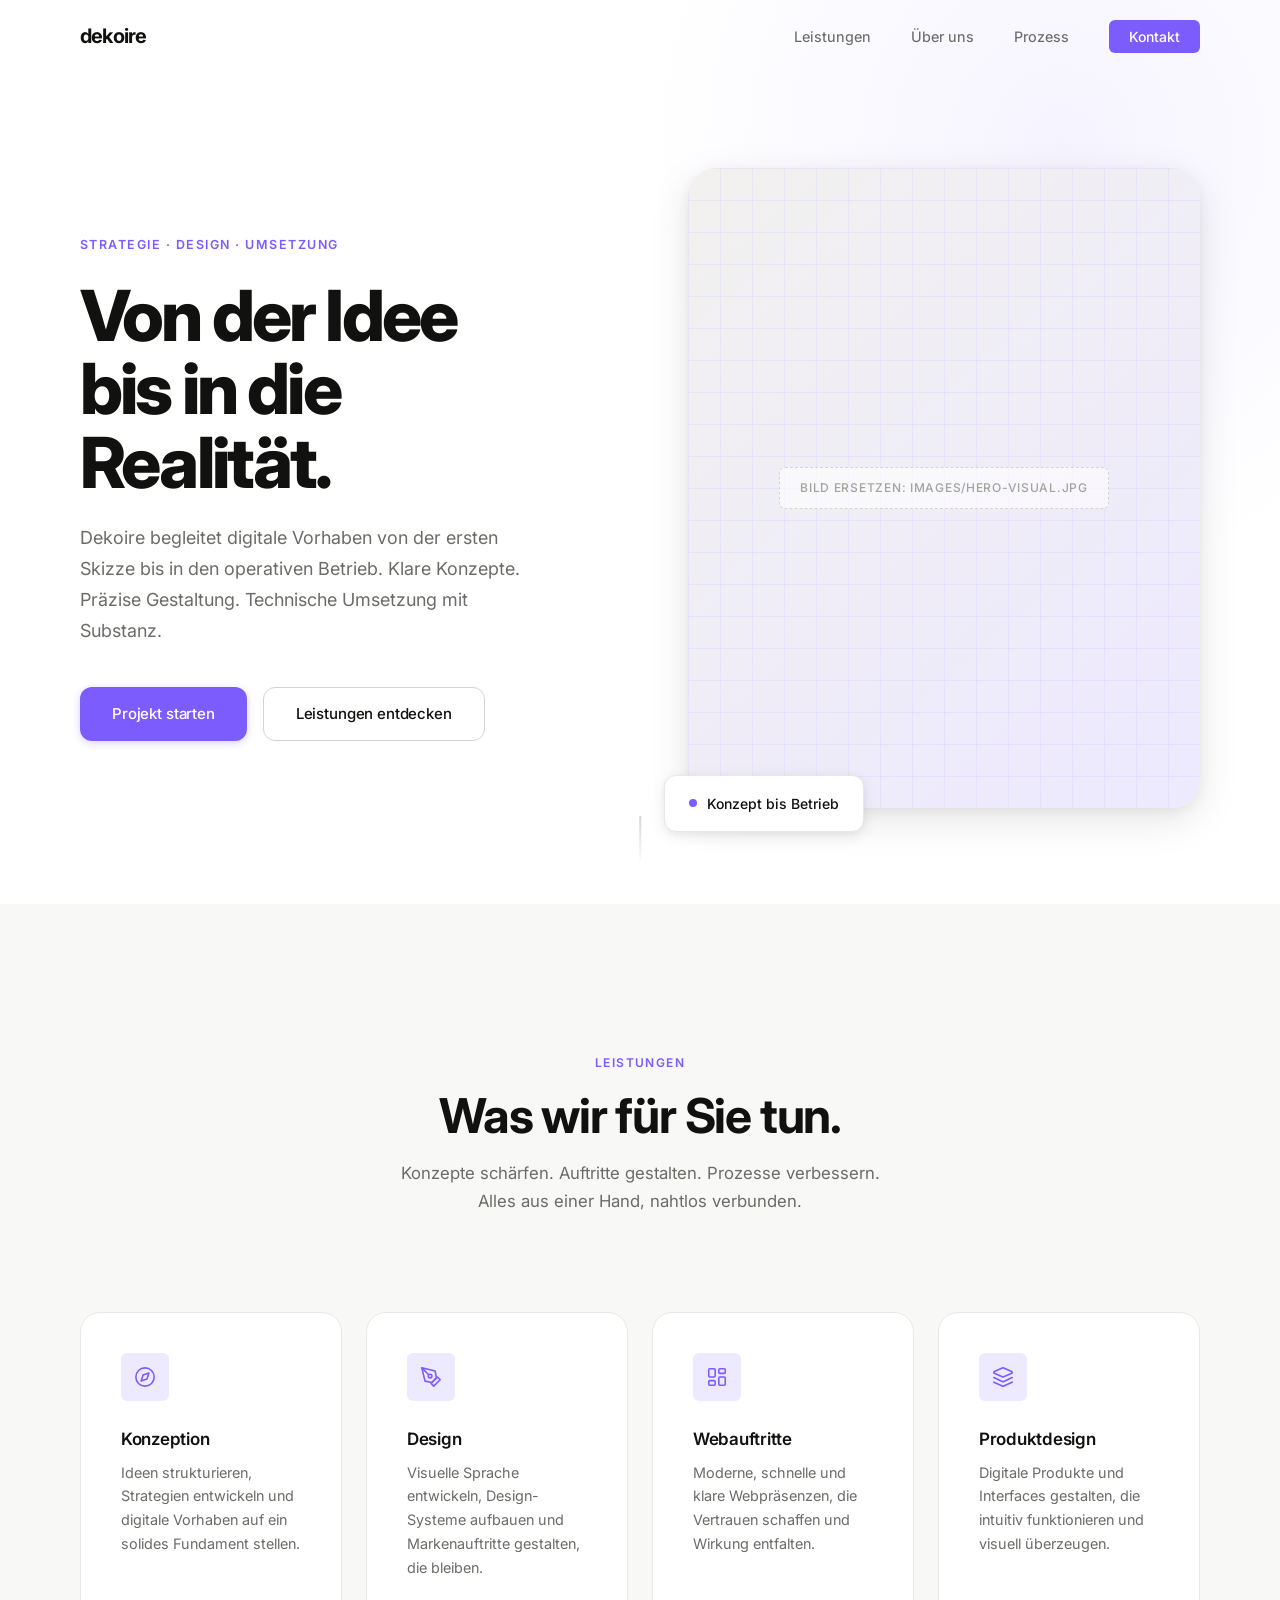
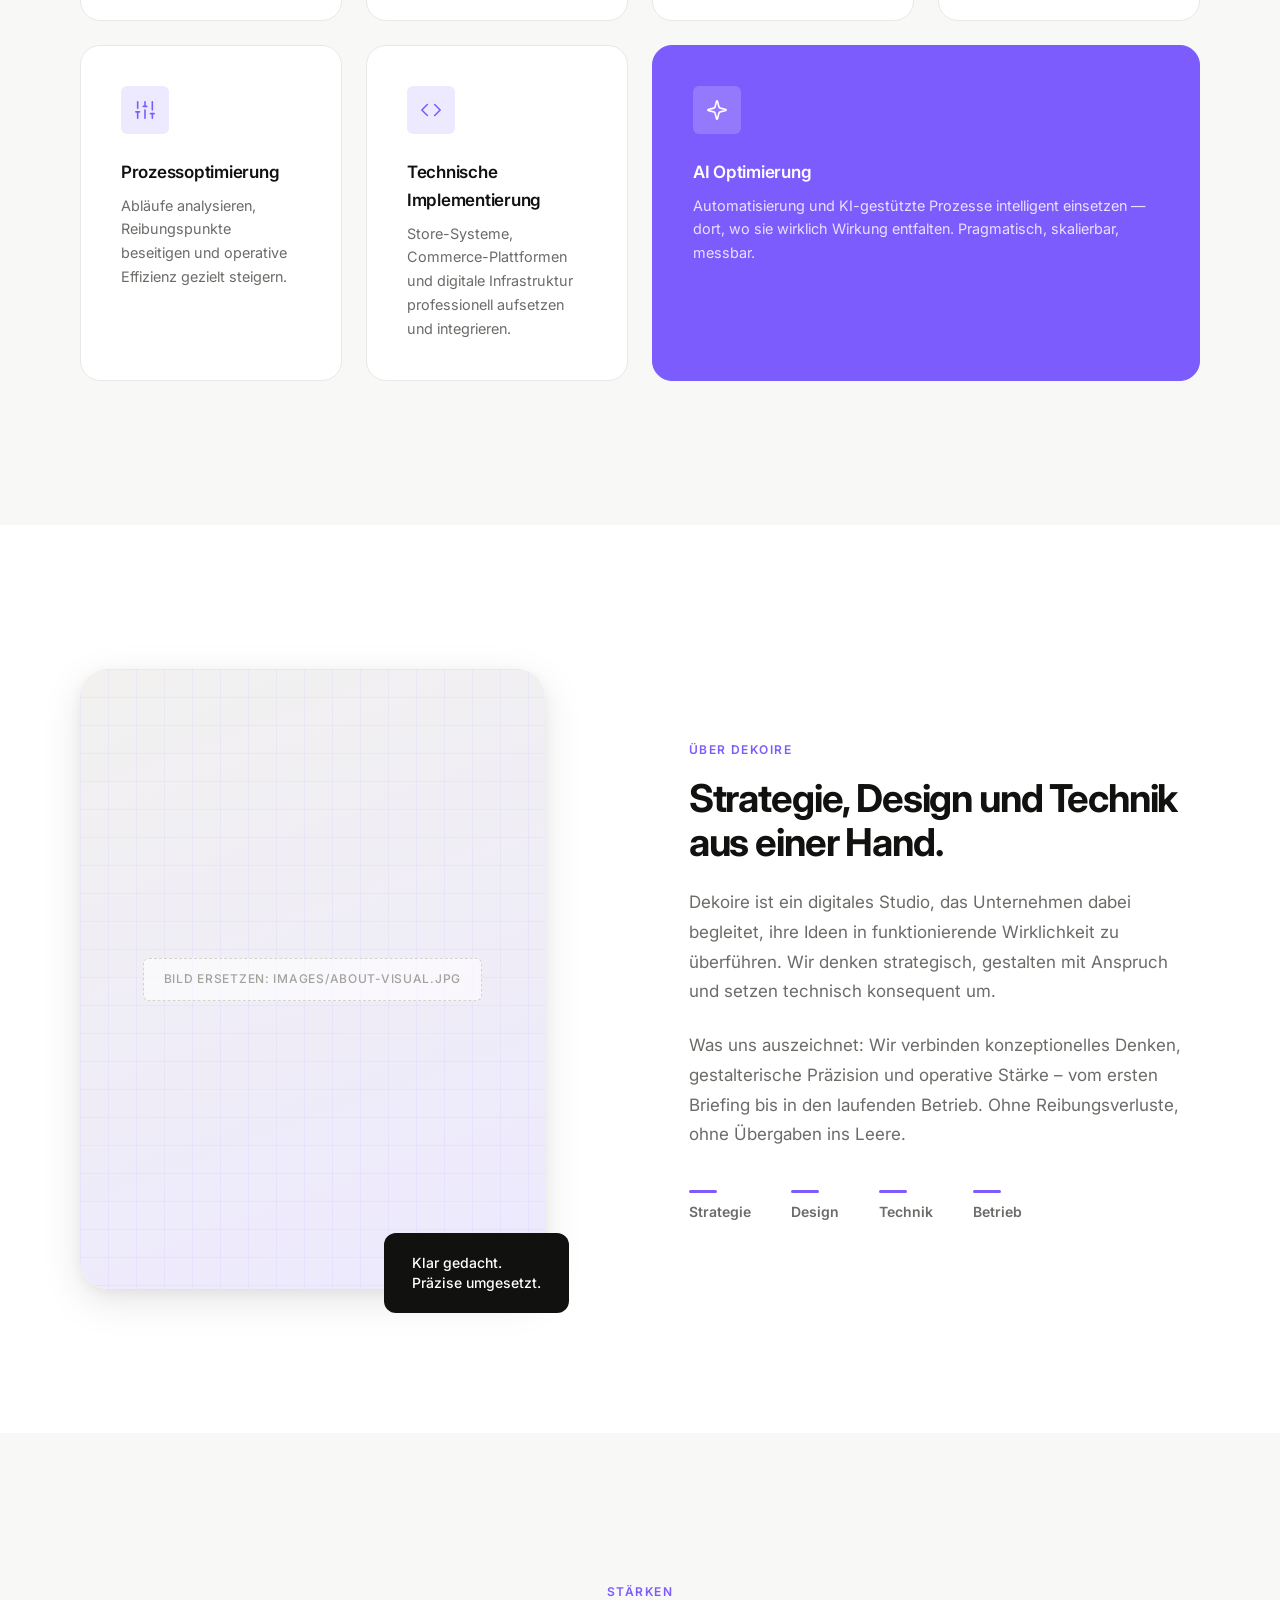
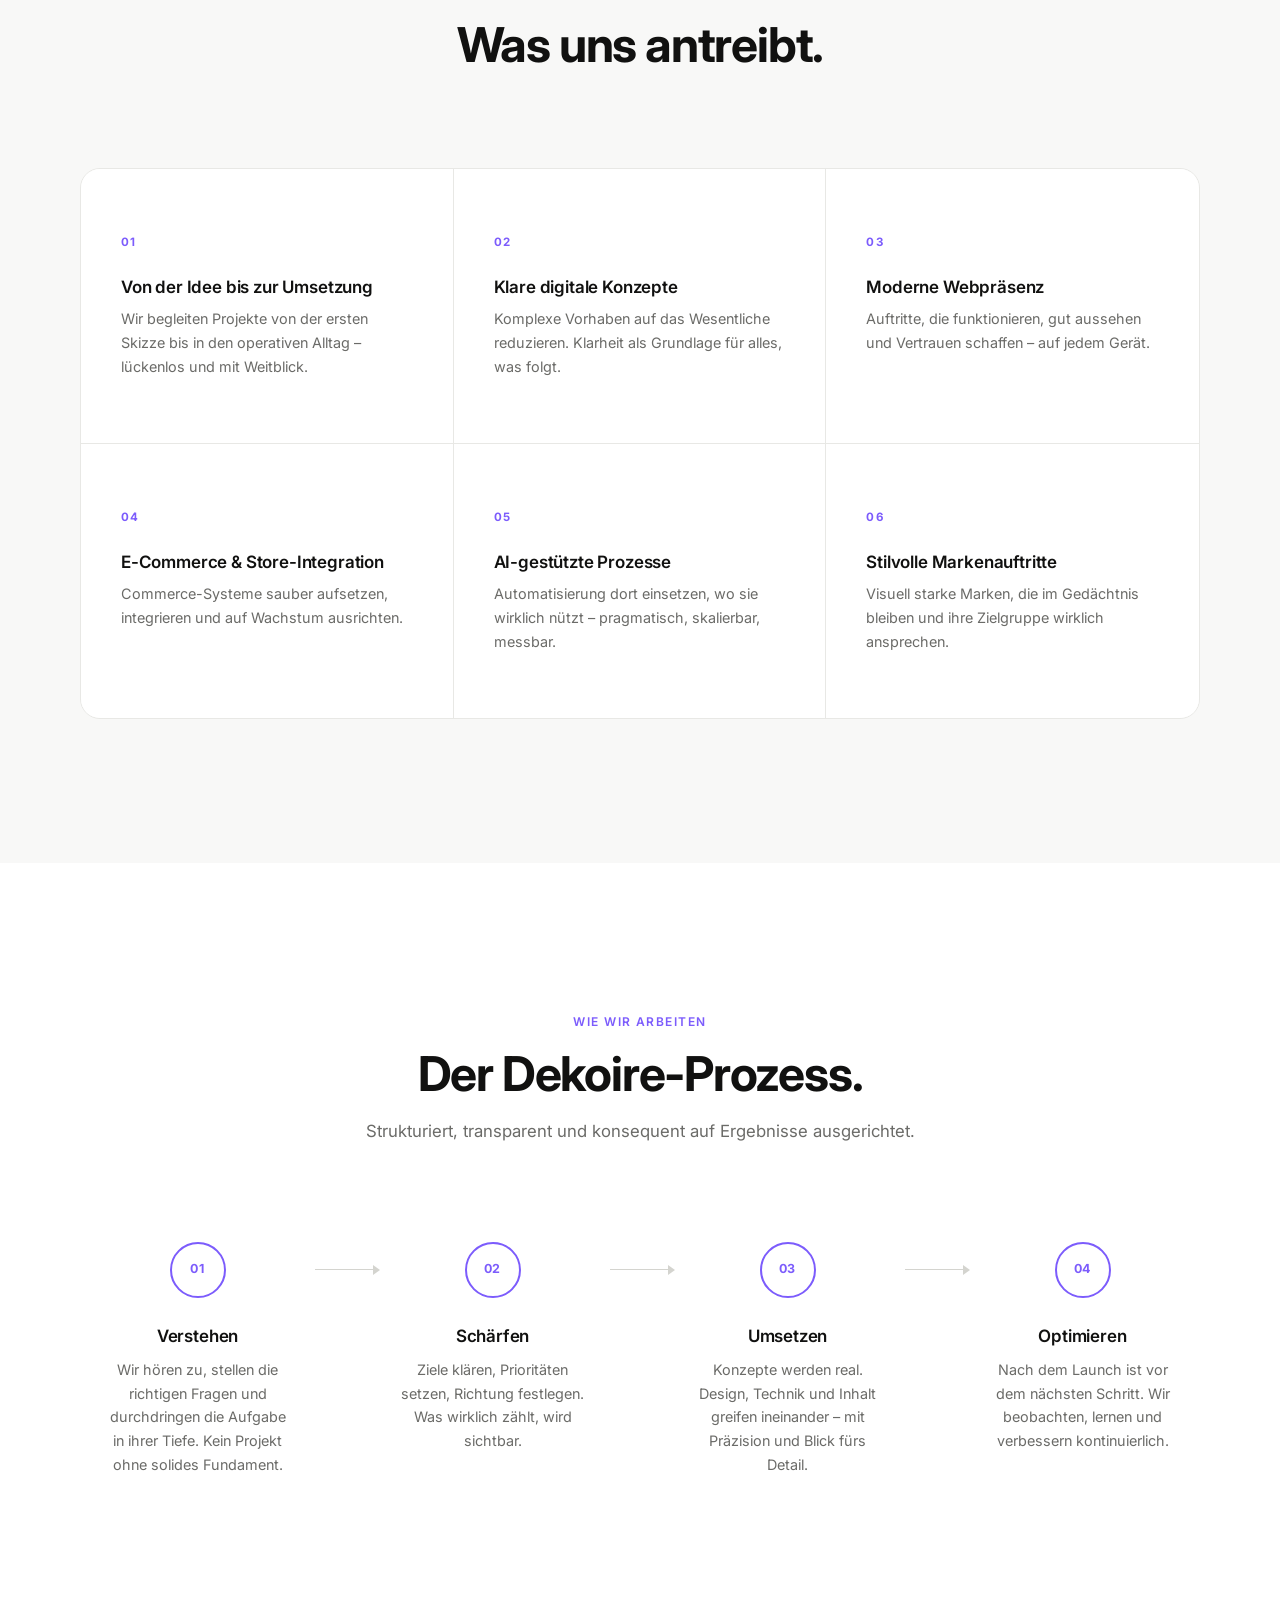
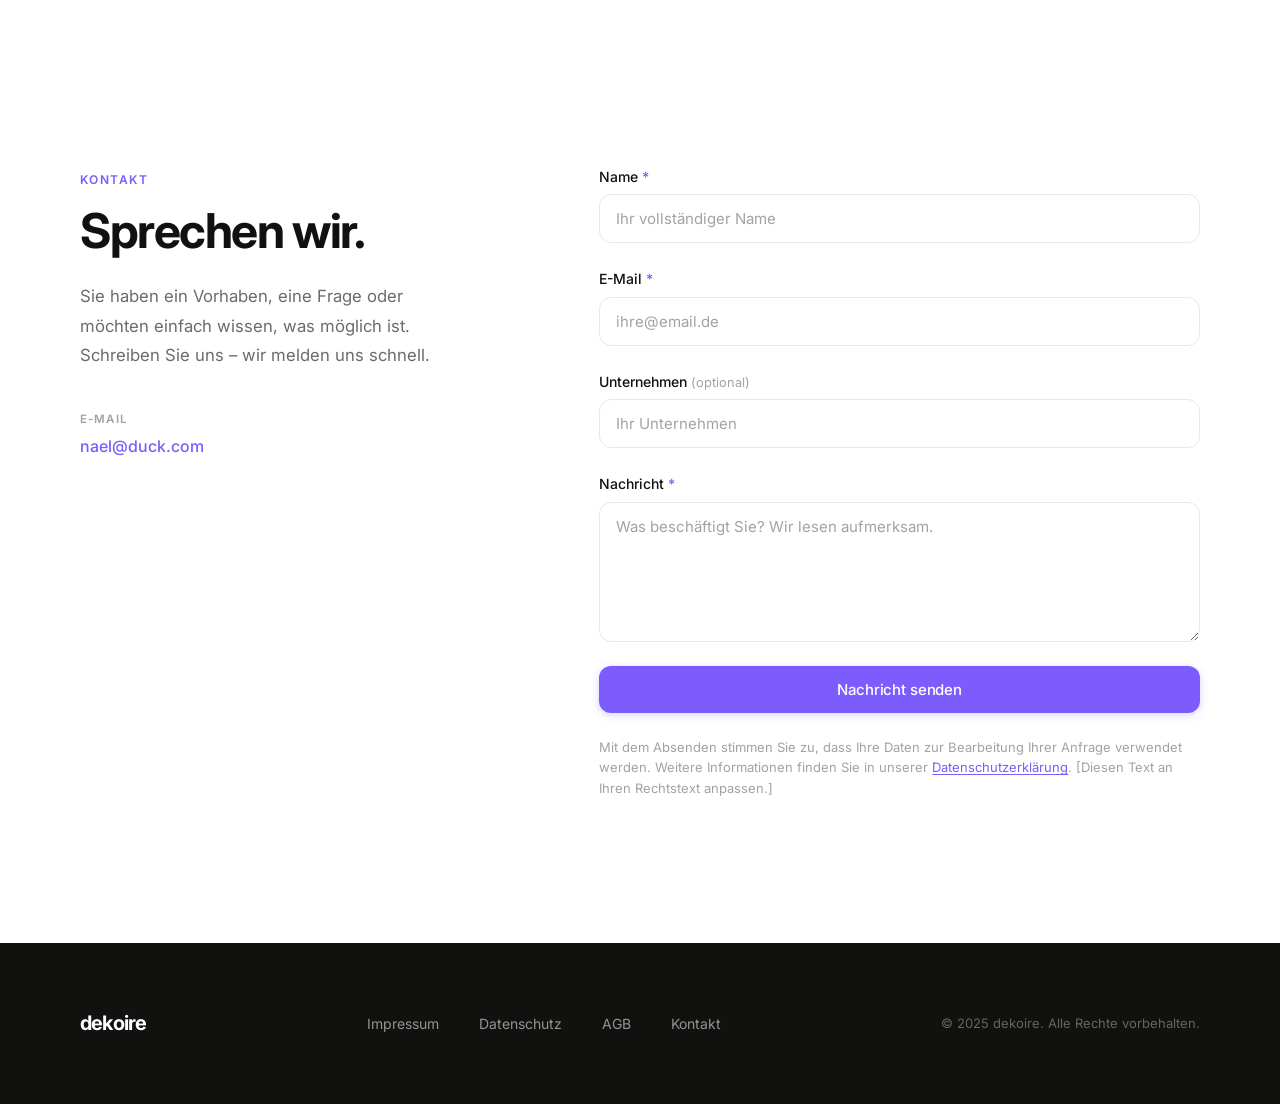
==== index.html @ 461c2652 "Add complete dekoire.com website with PHP contact form - index.html: all 8 sections (nav, hero, serv" ====
<!DOCTYPE html>
<html lang="de">
<head>
  <meta charset="UTF-8">
  <meta name="viewport" content="width=device-width, initial-scale=1.0">
  <meta name="description" content="Dekoire – Von der Idee bis in die Umsetzung. Konzept, Design, Webauftritt und technische Implementierung aus einer Hand.">
  <title>Dekoire – Digitale Lösungen mit Anspruch</title>

  <!-- Google Fonts – remove or swap if you prefer a different font -->
  <link rel="preconnect" href="https://fonts.googleapis.com">
  <link rel="preconnect" href="https://fonts.gstatic.com" crossorigin>
  <link href="https://fonts.googleapis.com/css2?family=Inter:wght@300;400;500;600;700;800&display=swap" rel="stylesheet">

  <link rel="stylesheet" href="style.css">
</head>
<body>

<!-- ============================================================
     NAVIGATION
     Edit: logo text, section links
============================================================ -->
<nav class="nav" id="nav">
  <div class="nav__inner">
    <!-- Edit: change "dekoire" to your preferred logo text -->
    <a href="index.html" class="nav__logo">dekoire</a>

    <button class="nav__toggle" id="navToggle" aria-label="Menü öffnen" aria-expanded="false">
      <span></span><span></span><span></span>
    </button>

    <ul class="nav__links" id="navLinks">
      <li><a href="#leistungen">Leistungen</a></li>
      <li><a href="#about">Über uns</a></li>
      <li><a href="#prozess">Prozess</a></li>
      <li><a href="#kontakt" class="nav__cta">Kontakt</a></li>
    </ul>
  </div>
</nav>


<!-- ============================================================
     HERO
     Edit: headline, subheadline, CTA button links
     REPLACE IMAGE: put your photo at images/hero-visual.jpg
     Recommended: portrait-format editorial photo (e.g. 900×1100px)
============================================================ -->
<section class="hero" id="hero">
  <div class="hero__content">

    <div class="hero__text">
      <!-- Edit: eyebrow tagline -->
      <p class="hero__eyebrow">Strategie · Design · Umsetzung</p>

      <!-- Edit: main headline -->
      <h1 class="hero__headline">Von der Idee<br>bis in die Realität.</h1>

      <!-- Edit: subheadline -->
      <p class="hero__sub">Dekoire begleitet digitale Vorhaben von der ersten Skizze bis in den operativen Betrieb. Klare Konzepte. Präzise Gestaltung. Technische Umsetzung mit Substanz.</p>

      <div class="hero__actions">
        <!-- Edit: CTA button destinations -->
        <a href="#kontakt" class="btn btn--primary">Projekt starten</a>
        <a href="#leistungen" class="btn btn--ghost">Leistungen entdecken</a>
      </div>
    </div>

    <div class="hero__visual">
      <div class="hero__img-wrap">
        <!-- REPLACE IMAGE: swap src below with your own image file -->
        <img
          src="images/hero-visual.jpg"
          alt="Dekoire – Digitales Studio"
          class="hero__img"
          onerror="this.style.display='none'"
        >
        <!-- Shown when no image is present -->
        <div class="hero__img-hint" aria-hidden="true">
          <span>Bild ersetzen: images/hero-visual.jpg</span>
        </div>
      </div>

      <div class="hero__badge">
        <span class="hero__badge-dot"></span>
        Konzept bis Betrieb
      </div>
    </div>

  </div>
  <div class="hero__scroll-indicator" aria-hidden="true"><span></span></div>
</section>


<!-- ============================================================
     SERVICES
     Edit: card titles and descriptions
============================================================ -->
<section class="section services" id="leistungen">
  <div class="container">
    <div class="section__header">
      <p class="section__label">Leistungen</p>
      <h2 class="section__title">Was wir für Sie tun.</h2>
      <p class="section__sub">Konzepte schärfen. Auftritte gestalten. Prozesse verbessern.<br>Alles aus einer Hand, nahtlos verbunden.</p>
    </div>

    <div class="services__grid">

      <!-- Card 1: Konzeption -->
      <div class="service-card">
        <div class="service-card__icon" aria-hidden="true">
          <svg xmlns="http://www.w3.org/2000/svg" width="22" height="22" viewBox="0 0 24 24" fill="none" stroke="currentColor" stroke-width="1.75" stroke-linecap="round" stroke-linejoin="round">
            <circle cx="12" cy="12" r="10"/>
            <polygon points="16.24 7.76 14.12 14.12 7.76 16.24 9.88 9.88 16.24 7.76"/>
          </svg>
        </div>
        <h3 class="service-card__title">Konzeption</h3>
        <p class="service-card__desc">Ideen strukturieren, Strategien entwickeln und digitale Vorhaben auf ein solides Fundament stellen.</p>
      </div>

      <!-- Card 2: Design -->
      <div class="service-card">
        <div class="service-card__icon" aria-hidden="true">
          <svg xmlns="http://www.w3.org/2000/svg" width="22" height="22" viewBox="0 0 24 24" fill="none" stroke="currentColor" stroke-width="1.75" stroke-linecap="round" stroke-linejoin="round">
            <path d="m12 19 7-7 3 3-7 7-3-3z"/>
            <path d="m18 13-1.5-7.5L2 2l3.5 14.5L13 18l5-5z"/>
            <path d="m2 2 7.586 7.586"/>
            <circle cx="11" cy="11" r="2"/>
          </svg>
        </div>
        <h3 class="service-card__title">Design</h3>
        <p class="service-card__desc">Visuelle Sprache entwickeln, Design-Systeme aufbauen und Markenauftritte gestalten, die bleiben.</p>
      </div>

      <!-- Card 3: Webauftritte -->
      <div class="service-card">
        <div class="service-card__icon" aria-hidden="true">
          <svg xmlns="http://www.w3.org/2000/svg" width="22" height="22" viewBox="0 0 24 24" fill="none" stroke="currentColor" stroke-width="1.75" stroke-linecap="round" stroke-linejoin="round">
            <rect width="7" height="9" x="3" y="3" rx="1"/>
            <rect width="7" height="5" x="14" y="3" rx="1"/>
            <rect width="7" height="9" x="14" y="12" rx="1"/>
            <rect width="7" height="5" x="3" y="16" rx="1"/>
          </svg>
        </div>
        <h3 class="service-card__title">Webauftritte</h3>
        <p class="service-card__desc">Moderne, schnelle und klare Webpräsenzen, die Vertrauen schaffen und Wirkung entfalten.</p>
      </div>

      <!-- Card 4: Produktdesign -->
      <div class="service-card">
        <div class="service-card__icon" aria-hidden="true">
          <svg xmlns="http://www.w3.org/2000/svg" width="22" height="22" viewBox="0 0 24 24" fill="none" stroke="currentColor" stroke-width="1.75" stroke-linecap="round" stroke-linejoin="round">
            <path d="m12.83 2.18a2 2 0 0 0-1.66 0L2.6 6.08a1 1 0 0 0 0 1.83l8.58 3.91a2 2 0 0 0 1.66 0l8.58-3.9a1 1 0 0 0 0-1.83Z"/>
            <path d="m22 17.65-9.17 4.16a2 2 0 0 1-1.66 0L2 17.65"/>
            <path d="m22 12.65-9.17 4.16a2 2 0 0 1-1.66 0L2 12.65"/>
          </svg>
        </div>
        <h3 class="service-card__title">Produktdesign</h3>
        <p class="service-card__desc">Digitale Produkte und Interfaces gestalten, die intuitiv funktionieren und visuell überzeugen.</p>
      </div>

      <!-- Card 5: Prozessoptimierung -->
      <div class="service-card">
        <div class="service-card__icon" aria-hidden="true">
          <svg xmlns="http://www.w3.org/2000/svg" width="22" height="22" viewBox="0 0 24 24" fill="none" stroke="currentColor" stroke-width="1.75" stroke-linecap="round" stroke-linejoin="round">
            <line x1="4" x2="4" y1="21" y2="14"/><line x1="4" x2="4" y1="10" y2="3"/>
            <line x1="12" x2="12" y1="21" y2="12"/><line x1="12" x2="12" y1="8" y2="3"/>
            <line x1="20" x2="20" y1="21" y2="16"/><line x1="20" x2="20" y1="12" y2="3"/>
            <line x1="2" x2="6" y1="14" y2="14"/><line x1="10" x2="14" y1="8" y2="8"/>
            <line x1="18" x2="22" y1="16" y2="16"/>
          </svg>
        </div>
        <h3 class="service-card__title">Prozessoptimierung</h3>
        <p class="service-card__desc">Abläufe analysieren, Reibungspunkte beseitigen und operative Effizienz gezielt steigern.</p>
      </div>

      <!-- Card 6: Technische Implementierung -->
      <div class="service-card">
        <div class="service-card__icon" aria-hidden="true">
          <svg xmlns="http://www.w3.org/2000/svg" width="22" height="22" viewBox="0 0 24 24" fill="none" stroke="currentColor" stroke-width="1.75" stroke-linecap="round" stroke-linejoin="round">
            <polyline points="16 18 22 12 16 6"/>
            <polyline points="8 6 2 12 8 18"/>
          </svg>
        </div>
        <h3 class="service-card__title">Technische Implementierung</h3>
        <p class="service-card__desc">Store-Systeme, Commerce-Plattformen und digitale Infrastruktur professionell aufsetzen und integrieren.</p>
      </div>

      <!-- Card 7: AI Optimierung – spans 2 columns, highlighted in accent color -->
      <div class="service-card service-card--accent">
        <div class="service-card__icon" aria-hidden="true">
          <svg xmlns="http://www.w3.org/2000/svg" width="22" height="22" viewBox="0 0 24 24" fill="none" stroke="currentColor" stroke-width="1.75" stroke-linecap="round" stroke-linejoin="round">
            <path d="M9.937 15.5A2 2 0 0 0 8.5 14.063l-6.135-1.582a.5.5 0 0 1 0-.962L8.5 9.936A2 2 0 0 0 9.937 8.5l1.582-6.135a.5.5 0 0 1 .963 0L14.063 8.5A2 2 0 0 0 15.5 9.937l6.135 1.581a.5.5 0 0 1 0 .964L15.5 14.063a2 2 0 0 0-1.437 1.437l-1.582 6.135a.5.5 0 0 1-.963 0z"/>
          </svg>
        </div>
        <h3 class="service-card__title">AI Optimierung</h3>
        <p class="service-card__desc">Automatisierung und KI-gestützte Prozesse intelligent einsetzen — dort, wo sie wirklich Wirkung entfalten. Pragmatisch, skalierbar, messbar.</p>
      </div>

    </div>
  </div>
</section>


<!-- ============================================================
     ABOUT
     Edit: text content
     REPLACE IMAGE: put your photo at images/about-visual.jpg
============================================================ -->
<section class="section about" id="about">
  <div class="container">
    <div class="about__inner">

      <div class="about__visual">
        <div class="about__img-wrap">
          <!-- REPLACE IMAGE: swap src below with your own image file -->
          <img
            src="images/about-visual.jpg"
            alt="Dekoire – Studio"
            class="about__img"
            onerror="this.style.display='none'"
          >
          <div class="about__img-hint" aria-hidden="true">
            <span>Bild ersetzen: images/about-visual.jpg</span>
          </div>
        </div>
        <!-- Edit: tag text -->
        <div class="about__tag">Klar gedacht.<br>Präzise umgesetzt.</div>
      </div>

      <div class="about__content">
        <p class="section__label about__label">Über Dekoire</p>
        <!-- Edit: about title and text -->
        <h2 class="about__title">Strategie, Design und Technik aus einer Hand.</h2>
        <p class="about__text">Dekoire ist ein digitales Studio, das Unternehmen dabei begleitet, ihre Ideen in funktionierende Wirklichkeit zu überführen. Wir denken strategisch, gestalten mit Anspruch und setzen technisch konsequent um.</p>
        <p class="about__text">Was uns auszeichnet: Wir verbinden konzeptionelles Denken, gestalterische Präzision und operative Stärke – vom ersten Briefing bis in den laufenden Betrieb. Ohne Reibungsverluste, ohne Übergaben ins Leere.</p>

        <div class="about__pillars">
          <div class="pillar"><div class="pillar__line"></div><span>Strategie</span></div>
          <div class="pillar"><div class="pillar__line"></div><span>Design</span></div>
          <div class="pillar"><div class="pillar__line"></div><span>Technik</span></div>
          <div class="pillar"><div class="pillar__line"></div><span>Betrieb</span></div>
        </div>
      </div>

    </div>
  </div>
</section>


<!-- ============================================================
     EXPERTISE
     Edit: numbers, titles and descriptions
============================================================ -->
<section class="section expertise" id="expertise">
  <div class="container">
    <div class="section__header">
      <p class="section__label">Stärken</p>
      <h2 class="section__title">Was uns antreibt.</h2>
    </div>

    <div class="expertise__grid">
      <div class="expertise__item">
        <span class="expertise__num">01</span>
        <h3>Von der Idee bis zur Umsetzung</h3>
        <p>Wir begleiten Projekte von der ersten Skizze bis in den operativen Alltag – lückenlos und mit Weitblick.</p>
      </div>
      <div class="expertise__item">
        <span class="expertise__num">02</span>
        <h3>Klare digitale Konzepte</h3>
        <p>Komplexe Vorhaben auf das Wesentliche reduzieren. Klarheit als Grundlage für alles, was folgt.</p>
      </div>
      <div class="expertise__item">
        <span class="expertise__num">03</span>
        <h3>Moderne Webpräsenz</h3>
        <p>Auftritte, die funktionieren, gut aussehen und Vertrauen schaffen – auf jedem Gerät.</p>
      </div>
      <div class="expertise__item">
        <span class="expertise__num">04</span>
        <h3>E-Commerce &amp; Store-Integration</h3>
        <p>Commerce-Systeme sauber aufsetzen, integrieren und auf Wachstum ausrichten.</p>
      </div>
      <div class="expertise__item">
        <span class="expertise__num">05</span>
        <h3>AI-gestützte Prozesse</h3>
        <p>Automatisierung dort einsetzen, wo sie wirklich nützt – pragmatisch, skalierbar, messbar.</p>
      </div>
      <div class="expertise__item">
        <span class="expertise__num">06</span>
        <h3>Stilvolle Markenauftritte</h3>
        <p>Visuell starke Marken, die im Gedächtnis bleiben und ihre Zielgruppe wirklich ansprechen.</p>
      </div>
    </div>
  </div>
</section>


<!-- ============================================================
     PROCESS
     Edit: step titles and descriptions
============================================================ -->
<section class="section process" id="prozess">
  <div class="container">
    <div class="section__header">
      <p class="section__label">Wie wir arbeiten</p>
      <h2 class="section__title">Der Dekoire-Prozess.</h2>
      <p class="section__sub">Strukturiert, transparent und konsequent auf Ergebnisse ausgerichtet.</p>
    </div>

    <div class="process__steps">
      <div class="process__step">
        <div class="process__step-num">01</div>
        <h3>Verstehen</h3>
        <p>Wir hören zu, stellen die richtigen Fragen und durchdringen die Aufgabe in ihrer Tiefe. Kein Projekt ohne solides Fundament.</p>
      </div>

      <div class="process__connector" aria-hidden="true"></div>

      <div class="process__step">
        <div class="process__step-num">02</div>
        <h3>Schärfen</h3>
        <p>Ziele klären, Prioritäten setzen, Richtung festlegen. Was wirklich zählt, wird sichtbar.</p>
      </div>

      <div class="process__connector" aria-hidden="true"></div>

      <div class="process__step">
        <div class="process__step-num">03</div>
        <h3>Umsetzen</h3>
        <p>Konzepte werden real. Design, Technik und Inhalt greifen ineinander – mit Präzision und Blick fürs Detail.</p>
      </div>

      <div class="process__connector" aria-hidden="true"></div>

      <div class="process__step">
        <div class="process__step-num">04</div>
        <h3>Optimieren</h3>
        <p>Nach dem Launch ist vor dem nächsten Schritt. Wir beobachten, lernen und verbessern kontinuierlich.</p>
      </div>
    </div>
  </div>
</section>


<!-- ============================================================
     CONTACT
     Edit: title, text, email address shown on page
     Form submits to contact.php
     Success/error messages are shown via JS based on ?sent= URL param
============================================================ -->
<section class="section contact" id="kontakt">
  <div class="container">
    <div class="contact__inner">

      <div class="contact__intro">
        <p class="section__label">Kontakt</p>
        <h2 class="contact__title">Sprechen wir.</h2>
        <p class="contact__text">Sie haben ein Vorhaben, eine Frage oder möchten einfach wissen, was möglich ist. Schreiben Sie uns – wir melden uns schnell.</p>

        <div class="contact__info">
          <!-- Edit: update with your public email address -->
          <div class="contact__info-item">
            <span class="contact__info-label">E-Mail</span>
            <a href="mailto:nael@duck.com">nael@duck.com</a>
          </div>
        </div>
      </div>

      <div class="contact__form-wrap">
        <!-- Status messages – shown via script.js when ?sent=1 or ?sent=error -->
        <div class="form-message form-message--success" id="formSuccess" role="alert">
          Ihre Nachricht wurde erfolgreich versendet. Wir melden uns bald bei Ihnen.
        </div>
        <div class="form-message form-message--error" id="formError" role="alert">
          Beim Senden ist ein Fehler aufgetreten. Bitte versuchen Sie es erneut.
        </div>

        <form class="contact-form" action="contact.php" method="POST" id="contactForm">

          <!-- Honeypot field: hidden from users, catches basic spam bots -->
          <input type="text" name="website" class="hp-field" tabindex="-1" autocomplete="off" aria-hidden="true">

          <div class="form-group">
            <label for="name">Name <span class="required" aria-label="Pflichtfeld">*</span></label>
            <input type="text" id="name" name="name" placeholder="Ihr vollständiger Name" required autocomplete="name">
          </div>

          <div class="form-group">
            <label for="email">E-Mail <span class="required" aria-label="Pflichtfeld">*</span></label>
            <input type="email" id="email" name="email" placeholder="ihre@email.de" required autocomplete="email">
          </div>

          <div class="form-group">
            <label for="company">Unternehmen <span class="optional">(optional)</span></label>
            <input type="text" id="company" name="company" placeholder="Ihr Unternehmen" autocomplete="organization">
          </div>

          <div class="form-group">
            <label for="message">Nachricht <span class="required" aria-label="Pflichtfeld">*</span></label>
            <textarea id="message" name="message" placeholder="Was beschäftigt Sie? Wir lesen aufmerksam." rows="5" required></textarea>
          </div>

          <button type="submit" class="btn btn--primary btn--full">Nachricht senden</button>

          <!-- Edit: update consent text to match your Datenschutzerklärung -->
          <p class="form-consent">
            Mit dem Absenden stimmen Sie zu, dass Ihre Daten zur Bearbeitung Ihrer Anfrage verwendet werden.
            Weitere Informationen finden Sie in unserer <a href="privacy.html">Datenschutzerklärung</a>.
            [Diesen Text an Ihren Rechtstext anpassen.]
          </p>
        </form>
      </div>

    </div>
  </div>
</section>


<!-- ============================================================
     FOOTER
     Edit: links, copyright year
============================================================ -->
<footer class="footer">
  <div class="container">
    <div class="footer__inner">
      <a href="index.html" class="footer__logo">dekoire</a>

      <nav class="footer__nav" aria-label="Footer-Navigation">
        <a href="impressum.html">Impressum</a>
        <a href="privacy.html">Datenschutz</a>
        <a href="agb.html">AGB</a>
        <a href="#kontakt">Kontakt</a>
      </nav>

      <!-- Edit: update year -->
      <p class="footer__copy">&copy; 2025 dekoire. Alle Rechte vorbehalten.</p>
    </div>
  </div>
</footer>


<script src="script.js"></script>
</body>
</html>
---- style.css ----
/*
 * style.css – Dekoire Website
 *
 * Quick edits:
 * - Brand color (purple): --color-accent
 * - Background: --color-bg / --color-bg-soft
 * - Text: --color-text
 * - Max layout width: --max-width
 * - Font: --font-sans (also update Google Fonts link in HTML)
 */

/* ============================================================
   CSS VARIABLES
============================================================ */
:root {
  /* Colors */
  --color-bg:           #ffffff;
  --color-bg-soft:      #f8f8f7;
  --color-bg-subtle:    #f2f1ef;
  --color-text:         #111110;
  --color-text-muted:   #6b6b68;
  --color-text-light:   #a3a39e;

  /* Accent – change this single value to retheme the whole site */
  --color-accent:       #7c5cfc;
  --color-accent-light: #ede9ff;
  --color-accent-hover: #6a4df0;

  --color-border:       #e8e8e5;
  --color-border-mid:   #d4d4cf;

  --shadow-sm: 0 1px 3px rgba(0,0,0,0.06), 0 1px 2px rgba(0,0,0,0.04);
  --shadow-md: 0 4px 16px rgba(0,0,0,0.08), 0 2px 6px rgba(0,0,0,0.04);
  --shadow-lg: 0 12px 40px rgba(0,0,0,0.10), 0 4px 12px rgba(0,0,0,0.05);

  /* Typography */
  --font-sans: 'Inter', -apple-system, BlinkMacSystemFont, 'Segoe UI', system-ui, sans-serif;

  /* Spacing */
  --sp-xs:  0.5rem;
  --sp-sm:  1rem;
  --sp-md:  1.5rem;
  --sp-lg:  2.5rem;
  --sp-xl:  4rem;
  --sp-2xl: 6rem;
  --sp-3xl: 9rem;

  /* Layout */
  --max-width:  1200px;
  --nav-height: 72px;
  --radius-sm:  6px;
  --radius-md:  12px;
  --radius-lg:  20px;
  --radius-xl:  28px;

  --transition:      0.22s ease;
  --transition-slow: 0.38s ease;
}

/* ============================================================
   RESET
============================================================ */
*, *::before, *::after { box-sizing: border-box; margin: 0; padding: 0; }

html {
  scroll-behavior: smooth;
  scroll-padding-top: calc(var(--nav-height) + 20px);
  -webkit-text-size-adjust: 100%;
}

body {
  font-family: var(--font-sans);
  font-size: 1rem;
  line-height: 1.65;
  color: var(--color-text);
  background: var(--color-bg);
  -webkit-font-smoothing: antialiased;
  -moz-osx-font-smoothing: grayscale;
  overflow-x: hidden;
}

img  { max-width: 100%; height: auto; display: block; }
a    { color: inherit; text-decoration: none; }
ul   { list-style: none; }
button { cursor: pointer; border: none; background: none; font-family: inherit; }

/* ============================================================
   LAYOUT
============================================================ */
.container {
  max-width: var(--max-width);
  margin: 0 auto;
  padding: 0 var(--sp-lg);
}

.section { padding: var(--sp-3xl) 0; }

.section__header {
  text-align: center;
  margin-bottom: var(--sp-2xl);
  max-width: 640px;
  margin-left: auto;
  margin-right: auto;
}

.section__label {
  display: inline-block;
  font-size: 0.75rem;
  font-weight: 600;
  letter-spacing: 0.12em;
  text-transform: uppercase;
  color: var(--color-accent);
  margin-bottom: var(--sp-sm);
}

.section__title {
  font-size: clamp(2rem, 4vw, 3rem);
  font-weight: 700;
  line-height: 1.12;
  letter-spacing: -0.025em;
  margin-bottom: var(--sp-sm);
}

.section__sub {
  font-size: 1.05rem;
  color: var(--color-text-muted);
  line-height: 1.7;
}

/* ============================================================
   BUTTONS
============================================================ */
.btn {
  display: inline-flex;
  align-items: center;
  justify-content: center;
  gap: 0.5rem;
  padding: 0.875rem 2rem;
  border-radius: var(--radius-md);
  font-size: 0.9375rem;
  font-weight: 500;
  letter-spacing: -0.01em;
  transition: all var(--transition);
  white-space: nowrap;
  cursor: pointer;
}

.btn--primary {
  background: var(--color-accent);
  color: #fff;
  box-shadow: 0 2px 8px rgba(124,92,252,0.28);
}
.btn--primary:hover {
  background: var(--color-accent-hover);
  box-shadow: 0 4px 20px rgba(124,92,252,0.38);
  transform: translateY(-1px);
}
.btn--primary:active { transform: translateY(0); }

.btn--ghost {
  background: transparent;
  color: var(--color-text);
  border: 1.5px solid var(--color-border-mid);
}
.btn--ghost:hover {
  border-color: var(--color-accent);
  color: var(--color-accent);
  background: var(--color-accent-light);
}

.btn--full { width: 100%; }

/* ============================================================
   NAVIGATION
============================================================ */
.nav {
  position: fixed;
  top: 0; left: 0; right: 0;
  z-index: 100;
  height: var(--nav-height);
  transition: background var(--transition), box-shadow var(--transition);
}

.nav.nav--scrolled {
  background: rgba(255,255,255,0.93);
  backdrop-filter: blur(14px);
  -webkit-backdrop-filter: blur(14px);
  box-shadow: 0 1px 0 var(--color-border), var(--shadow-sm);
}

.nav__inner {
  max-width: var(--max-width);
  margin: 0 auto;
  padding: 0 var(--sp-lg);
  height: 100%;
  display: flex;
  align-items: center;
  justify-content: space-between;
  gap: var(--sp-lg);
}

.nav__logo {
  font-size: 1.25rem;
  font-weight: 700;
  letter-spacing: -0.04em;
  color: var(--color-text);
  transition: color var(--transition);
}
.nav__logo:hover { color: var(--color-accent); }

.nav__links {
  display: flex;
  align-items: center;
  gap: var(--sp-lg);
}

.nav__links a {
  font-size: 0.9rem;
  font-weight: 450;
  color: var(--color-text-muted);
  transition: color var(--transition);
}
.nav__links a:hover { color: var(--color-text); }

.nav__cta {
  background: var(--color-accent) !important;
  color: #fff !important;
  padding: 0.5rem 1.25rem !important;
  border-radius: var(--radius-sm) !important;
  font-size: 0.875rem !important;
  font-weight: 500 !important;
}
.nav__cta:hover { background: var(--color-accent-hover) !important; }

/* Mobile toggle */
.nav__toggle {
  display: none;
  flex-direction: column;
  gap: 5px;
  width: 28px;
  padding: 4px;
  background: none;
  border: none;
}
.nav__toggle span {
  display: block;
  height: 1.5px;
  background: var(--color-text);
  border-radius: 2px;
  transition: all var(--transition);
  transform-origin: center;
}
.nav__toggle.is-open span:nth-child(1) { transform: rotate(45deg) translate(4.5px, 4.5px); }
.nav__toggle.is-open span:nth-child(2) { opacity: 0; transform: scaleX(0); }
.nav__toggle.is-open span:nth-child(3) { transform: rotate(-45deg) translate(4.5px, -4.5px); }

@media (max-width: 768px) {
  .nav__inner { padding: 0 var(--sp-sm); }
  .nav__toggle { display: flex; }

  .nav__links {
    position: absolute;
    top: var(--nav-height);
    left: 0; right: 0;
    background: rgba(255,255,255,0.97);
    backdrop-filter: blur(14px);
    -webkit-backdrop-filter: blur(14px);
    flex-direction: column;
    align-items: stretch;
    gap: 0;
    padding: var(--sp-xs) var(--sp-sm);
    border-bottom: 1px solid var(--color-border);
    box-shadow: var(--shadow-md);
    display: none;
  }
  .nav__links.is-open { display: flex; }
  .nav__links li { width: 100%; }
  .nav__links a {
    display: block;
    padding: 0.875rem 0.5rem;
    font-size: 1rem;
    border-bottom: 1px solid var(--color-border);
    color: var(--color-text);
  }
  .nav__links li:last-child a { border-bottom: none; }
  .nav__cta {
    background: transparent !important;
    color: var(--color-accent) !important;
    padding: 0.875rem 0.5rem !important;
    border-radius: 0 !important;
  }
}

/* ============================================================
   HERO
============================================================ */
.hero {
  min-height: 100svh;
  display: flex;
  flex-direction: column;
  justify-content: center;
  padding-top: var(--nav-height);
  background: var(--color-bg);
  position: relative;
  overflow: hidden;
}

/* Subtle radial purple wash in the upper-right corner */
.hero::before {
  content: '';
  position: absolute;
  top: -10%; right: -5%;
  width: 55%; height: 75%;
  background: radial-gradient(ellipse at 60% 35%, rgba(124,92,252,0.07) 0%, transparent 70%);
  pointer-events: none;
}

.hero__content {
  max-width: var(--max-width);
  margin: 0 auto;
  padding: var(--sp-2xl) var(--sp-lg);
  display: grid;
  grid-template-columns: 1fr 1fr;
  align-items: center;
  gap: var(--sp-2xl);
  width: 100%;
}

.hero__eyebrow {
  font-size: 0.78rem;
  font-weight: 600;
  letter-spacing: 0.12em;
  text-transform: uppercase;
  color: var(--color-accent);
  margin-bottom: var(--sp-md);
}

.hero__headline {
  font-size: clamp(2.8rem, 5.5vw, 5rem);
  font-weight: 800;
  line-height: 1.04;
  letter-spacing: -0.04em;
  color: var(--color-text);
  margin-bottom: var(--sp-md);
}

.hero__sub {
  font-size: 1.125rem;
  color: var(--color-text-muted);
  line-height: 1.72;
  max-width: 460px;
  margin-bottom: var(--sp-lg);
}

.hero__actions {
  display: flex;
  gap: var(--sp-sm);
  flex-wrap: wrap;
}

/* Image column */
.hero__visual { position: relative; }

.hero__img-wrap {
  position: relative;
  border-radius: var(--radius-xl);
  overflow: hidden;
  aspect-ratio: 4/5;
  box-shadow: var(--shadow-lg);
  background: linear-gradient(140deg, var(--color-bg-subtle) 0%, var(--color-accent-light) 100%);
}

/* Subtle grid pattern on placeholder */
.hero__img-wrap::before {
  content: '';
  position: absolute;
  inset: 0;
  background-image:
    linear-gradient(rgba(124,92,252,0.07) 1px, transparent 1px),
    linear-gradient(90deg, rgba(124,92,252,0.07) 1px, transparent 1px);
  background-size: 32px 32px;
  z-index: 0;
}

.hero__img {
  position: absolute;
  inset: 0;
  width: 100%; height: 100%;
  object-fit: cover;
  z-index: 2;
}

.hero__img-hint {
  position: absolute;
  inset: 0;
  z-index: 1;
  display: flex;
  flex-direction: column;
  align-items: center;
  justify-content: center;
  gap: 0.6rem;
}

.hero__img-hint span {
  font-size: 0.75rem;
  font-weight: 500;
  color: var(--color-text-light);
  letter-spacing: 0.06em;
  text-transform: uppercase;
  border: 1.5px dashed var(--color-border-mid);
  padding: 0.65rem 1.25rem;
  border-radius: var(--radius-sm);
  background: rgba(255,255,255,0.6);
}

.hero__badge {
  position: absolute;
  bottom: -1.5rem;
  left: -1.5rem;
  background: var(--color-bg);
  border: 1px solid var(--color-border);
  border-radius: var(--radius-md);
  padding: 1rem 1.5rem;
  font-size: 0.875rem;
  font-weight: 500;
  color: var(--color-text);
  display: flex;
  align-items: center;
  gap: 0.6rem;
  box-shadow: var(--shadow-md);
  z-index: 3;
}

.hero__badge-dot {
  width: 8px; height: 8px;
  background: var(--color-accent);
  border-radius: 50%;
  animation: pulse-dot 2.2s ease infinite;
}

@keyframes pulse-dot {
  0%, 100% { opacity: 1; transform: scale(1); }
  50%       { opacity: 0.5; transform: scale(0.75); }
}

.hero__scroll-indicator {
  position: absolute;
  bottom: var(--sp-lg);
  left: 50%;
  transform: translateX(-50%);
}

.hero__scroll-indicator span {
  display: block;
  width: 1.5px;
  height: 48px;
  background: linear-gradient(to bottom, var(--color-border-mid), transparent);
  animation: scroll-fade 2s ease infinite;
}

@keyframes scroll-fade {
  0%   { opacity: 0; transform: scaleY(0); transform-origin: top; }
  50%  { opacity: 1; }
  100% { opacity: 0; transform: scaleY(1); transform-origin: top; }
}

@media (max-width: 960px) {
  .hero__content {
    grid-template-columns: 1fr;
    text-align: center;
    gap: var(--sp-xl);
    padding: var(--sp-xl) var(--sp-sm);
  }
  .hero__text  { order: 1; }
  .hero__visual { order: 0; max-width: 380px; margin: 0 auto; }
  .hero__sub   { margin-left: auto; margin-right: auto; }
  .hero__actions { justify-content: center; }
  .hero__badge {
    bottom: -1rem;
    left: 50%;
    transform: translateX(-50%);
    white-space: nowrap;
  }
}

/* ============================================================
   SERVICES
============================================================ */
.services { background: var(--color-bg-soft); }

.services__grid {
  display: grid;
  grid-template-columns: repeat(4, 1fr);
  gap: var(--sp-md);
}

/* AI card (last) spans 2 columns — acts as a featured closing card */
.service-card:last-child { grid-column: span 2; }

.service-card {
  background: var(--color-bg);
  border: 1px solid var(--color-border);
  border-radius: var(--radius-lg);
  padding: var(--sp-lg);
  transition: all var(--transition-slow);
  position: relative;
  overflow: hidden;
}

.service-card::after {
  content: '';
  position: absolute;
  top: 0; left: 0; right: 0;
  height: 3px;
  background: var(--color-accent);
  transform: scaleX(0);
  transform-origin: left;
  transition: transform var(--transition-slow);
  border-radius: 0 0 2px 2px;
}

.service-card:hover {
  box-shadow: var(--shadow-md);
  transform: translateY(-3px);
  border-color: var(--color-border-mid);
}
.service-card:hover::after { transform: scaleX(1); }

/* Accent card (AI) */
.service-card--accent {
  background: var(--color-accent);
  border-color: var(--color-accent);
  color: #fff;
}
.service-card--accent .service-card__desc { color: rgba(255,255,255,0.82); }
.service-card--accent .service-card__icon {
  background: rgba(255,255,255,0.18);
  color: #fff;
}
.service-card--accent::after { background: rgba(255,255,255,0.3); }
.service-card--accent:hover  { box-shadow: 0 8px 32px rgba(124,92,252,0.35); }

.service-card__icon {
  width: 48px; height: 48px;
  background: var(--color-accent-light);
  color: var(--color-accent);
  border-radius: var(--radius-sm);
  display: flex;
  align-items: center;
  justify-content: center;
  margin-bottom: var(--sp-md);
}

.service-card__title {
  font-size: 1.0625rem;
  font-weight: 600;
  letter-spacing: -0.015em;
  margin-bottom: 0.5rem;
}

.service-card__desc {
  font-size: 0.9rem;
  color: var(--color-text-muted);
  line-height: 1.65;
}

@media (max-width: 960px) {
  .services__grid { grid-template-columns: repeat(2, 1fr); }
  .service-card:last-child { grid-column: span 2; }
}

@media (max-width: 540px) {
  .services__grid { grid-template-columns: 1fr; }
  .service-card:last-child { grid-column: span 1; }
}

/* ============================================================
   ABOUT
============================================================ */
.about__inner {
  display: grid;
  grid-template-columns: 1fr 1.1fr;
  gap: var(--sp-3xl);
  align-items: center;
}

.about__visual { position: relative; }

.about__img-wrap {
  position: relative;
  border-radius: var(--radius-xl);
  overflow: hidden;
  aspect-ratio: 3/4;
  box-shadow: var(--shadow-lg);
  background: linear-gradient(160deg, var(--color-bg-subtle) 0%, var(--color-accent-light) 100%);
}

.about__img-wrap::before {
  content: '';
  position: absolute;
  inset: 0;
  background-image:
    linear-gradient(rgba(124,92,252,0.06) 1px, transparent 1px),
    linear-gradient(90deg, rgba(124,92,252,0.06) 1px, transparent 1px);
  background-size: 28px 28px;
  z-index: 0;
}

.about__img {
  position: absolute;
  inset: 0; width: 100%; height: 100%;
  object-fit: cover;
  z-index: 2;
}

.about__img-hint {
  position: absolute;
  inset: 0; z-index: 1;
  display: flex; align-items: center; justify-content: center;
}

.about__img-hint span {
  font-size: 0.75rem;
  font-weight: 500;
  color: var(--color-text-light);
  letter-spacing: 0.06em;
  text-transform: uppercase;
  border: 1.5px dashed var(--color-border-mid);
  padding: 0.65rem 1.25rem;
  border-radius: var(--radius-sm);
  background: rgba(255,255,255,0.6);
}

.about__tag {
  position: absolute;
  bottom: -1.5rem;
  right: -1.5rem;
  background: var(--color-text);
  color: #fff;
  padding: 1.25rem 1.75rem;
  border-radius: var(--radius-md);
  font-size: 0.875rem;
  font-weight: 500;
  max-width: 200px;
  line-height: 1.45;
  z-index: 3;
}

.about__label { margin-bottom: var(--sp-sm); }

.about__title {
  font-size: clamp(1.75rem, 3vw, 2.5rem);
  font-weight: 700;
  letter-spacing: -0.03em;
  line-height: 1.15;
  margin-bottom: var(--sp-md);
}

.about__text {
  font-size: 1.0625rem;
  color: var(--color-text-muted);
  line-height: 1.75;
  margin-bottom: var(--sp-md);
}

.about__pillars {
  display: flex;
  gap: var(--sp-lg);
  margin-top: var(--sp-lg);
  flex-wrap: wrap;
}

.pillar { display: flex; flex-direction: column; gap: 0.45rem; }

.pillar__line {
  height: 3px; width: 28px;
  background: var(--color-accent);
  border-radius: 2px;
}

.pillar span {
  font-size: 0.875rem;
  font-weight: 600;
  color: var(--color-text-muted);
}

@media (max-width: 900px) {
  .about__inner { grid-template-columns: 1fr; gap: var(--sp-2xl); }
  .about__visual { max-width: 420px; margin: 0 auto; }
  .about__tag { bottom: -1rem; right: 0; }
}

/* ============================================================
   EXPERTISE
============================================================ */
.expertise { background: var(--color-bg-soft); }

.expertise__grid {
  display: grid;
  grid-template-columns: repeat(3, 1fr);
  border: 1px solid var(--color-border);
  border-radius: var(--radius-lg);
  overflow: hidden;
}

.expertise__item {
  padding: var(--sp-xl) var(--sp-lg);
  border-right: 1px solid var(--color-border);
  border-bottom: 1px solid var(--color-border);
  background: var(--color-bg);
  transition: background var(--transition);
}

.expertise__item:hover { background: var(--color-bg-soft); }
.expertise__item:nth-child(3n)  { border-right: none; }
.expertise__item:nth-child(n+4) { border-bottom: none; }

.expertise__num {
  font-size: 0.72rem;
  font-weight: 700;
  letter-spacing: 0.12em;
  color: var(--color-accent);
  margin-bottom: var(--sp-md);
  display: block;
}

.expertise__item h3 {
  font-size: 1.0625rem;
  font-weight: 600;
  letter-spacing: -0.01em;
  line-height: 1.3;
  margin-bottom: 0.6rem;
}

.expertise__item p {
  font-size: 0.9rem;
  color: var(--color-text-muted);
  line-height: 1.65;
}

@media (max-width: 900px) {
  .expertise__grid { grid-template-columns: repeat(2, 1fr); }
  .expertise__item:nth-child(3n)  { border-right: 1px solid var(--color-border); }
  .expertise__item:nth-child(2n)  { border-right: none; }
  .expertise__item:nth-child(n+5) { border-bottom: none; }
}

@media (max-width: 540px) {
  .expertise__grid { grid-template-columns: 1fr; }
  .expertise__item { border-right: none; }
  .expertise__item:nth-child(n+1) { border-right: none; }
  .expertise__item:last-child { border-bottom: none; }
}

/* ============================================================
   PROCESS
============================================================ */
.process__steps {
  display: flex;
  align-items: flex-start;
  justify-content: center;
  margin-top: var(--sp-2xl);
}

.process__step {
  flex: 1;
  text-align: center;
  padding: 0 var(--sp-md);
  max-width: 240px;
}

.process__step-num {
  width: 56px; height: 56px;
  border: 2px solid var(--color-accent);
  border-radius: 50%;
  display: flex;
  align-items: center;
  justify-content: center;
  font-size: 0.78rem;
  font-weight: 700;
  letter-spacing: 0.06em;
  color: var(--color-accent);
  margin: 0 auto var(--sp-md);
}

.process__step h3 {
  font-size: 1.0625rem;
  font-weight: 600;
  letter-spacing: -0.01em;
  margin-bottom: 0.5rem;
}

.process__step p {
  font-size: 0.9rem;
  color: var(--color-text-muted);
  line-height: 1.65;
}

.process__connector {
  flex-shrink: 0;
  width: 60px;
  height: 1.5px;
  background: var(--color-border-mid);
  margin-top: 27px;
  position: relative;
}

.process__connector::after {
  content: '';
  position: absolute;
  right: -5px; top: -4px;
  width: 0; height: 0;
  border-top: 5px solid transparent;
  border-bottom: 5px solid transparent;
  border-left: 7px solid var(--color-border-mid);
}

@media (max-width: 800px) {
  .process__steps {
    flex-direction: column;
    align-items: center;
    gap: 0;
  }
  .process__step { max-width: 360px; padding: var(--sp-md) var(--sp-sm); }
  .process__connector {
    width: 1.5px; height: 32px;
    margin: 0 auto;
  }
  .process__connector::after {
    right: -4px; top: auto; bottom: -5px;
    border-top: 7px solid var(--color-border-mid);
    border-left: 5px solid transparent;
    border-right: 5px solid transparent;
    border-bottom: none;
  }
}

/* ============================================================
   CONTACT
============================================================ */
.contact { background: var(--color-bg); }

.contact__inner {
  display: grid;
  grid-template-columns: 1fr 1.6fr;
  gap: var(--sp-3xl);
  align-items: start;
}

.contact__title {
  font-size: clamp(2rem, 4vw, 3rem);
  font-weight: 700;
  letter-spacing: -0.03em;
  line-height: 1.1;
  margin-bottom: var(--sp-md);
}

.contact__text {
  font-size: 1.05rem;
  color: var(--color-text-muted);
  line-height: 1.75;
  margin-bottom: var(--sp-lg);
}

.contact__info-label {
  font-size: 0.72rem;
  font-weight: 600;
  letter-spacing: 0.1em;
  text-transform: uppercase;
  color: var(--color-text-light);
  display: block;
  margin-bottom: 0.2rem;
}

.contact__info-item a {
  font-size: 1rem;
  font-weight: 500;
  color: var(--color-accent);
  transition: color var(--transition);
}
.contact__info-item a:hover { color: var(--color-accent-hover); }

/* Form */
.contact-form {
  display: flex;
  flex-direction: column;
  gap: var(--sp-md);
}

.form-group { display: flex; flex-direction: column; gap: 0.4rem; }

.form-group label {
  font-size: 0.875rem;
  font-weight: 500;
  color: var(--color-text);
}

.required { color: var(--color-accent); }
.optional  { font-weight: 400; color: var(--color-text-light); font-size: 0.8rem; }

.form-group input,
.form-group textarea {
  width: 100%;
  padding: 0.875rem 1rem;
  border: 1.5px solid var(--color-border);
  border-radius: var(--radius-md);
  font-family: var(--font-sans);
  font-size: 0.9375rem;
  color: var(--color-text);
  background: var(--color-bg);
  transition: border-color var(--transition), box-shadow var(--transition);
  outline: none;
  -webkit-appearance: none;
}

.form-group input::placeholder,
.form-group textarea::placeholder { color: var(--color-text-light); }

.form-group input:focus,
.form-group textarea:focus {
  border-color: var(--color-accent);
  box-shadow: 0 0 0 3px rgba(124,92,252,0.10);
}

.form-group textarea {
  resize: vertical;
  min-height: 140px;
}

/* Honeypot – hidden from real users, only bots fill it */
.hp-field {
  position: absolute !important;
  width: 1px !important; height: 1px !important;
  overflow: hidden !important;
  clip: rect(0,0,0,0) !important;
  white-space: nowrap !important;
  border: 0 !important;
  opacity: 0 !important;
  pointer-events: none !important;
  tab-index: -1;
}

.form-consent {
  font-size: 0.8125rem;
  color: var(--color-text-light);
  line-height: 1.6;
}
.form-consent a {
  color: var(--color-accent);
  text-decoration: underline;
  text-underline-offset: 2px;
}

/* Status messages */
.form-message {
  padding: 1rem 1.25rem;
  border-radius: var(--radius-md);
  font-size: 0.9rem;
  font-weight: 500;
  display: none;
}
.form-message--success {
  background: #f0fdf4;
  color: #166534;
  border: 1px solid #bbf7d0;
}
.form-message--error {
  background: #fef2f2;
  color: #991b1b;
  border: 1px solid #fecaca;
}
.form-message.is-visible { display: block; }

@media (max-width: 900px) {
  .contact__inner { grid-template-columns: 1fr; gap: var(--sp-xl); }
}

/* ============================================================
   FOOTER
============================================================ */
.footer {
  background: var(--color-text);
  color: rgba(255,255,255,0.7);
  padding: var(--sp-xl) 0;
}

.footer__inner {
  display: flex;
  align-items: center;
  justify-content: space-between;
  gap: var(--sp-lg);
  flex-wrap: wrap;
}

.footer__logo {
  font-size: 1.25rem;
  font-weight: 700;
  letter-spacing: -0.04em;
  color: #fff;
}

.footer__nav {
  display: flex;
  align-items: center;
  gap: var(--sp-lg);
  flex-wrap: wrap;
}
.footer__nav a {
  font-size: 0.875rem;
  color: rgba(255,255,255,0.55);
  transition: color var(--transition);
}
.footer__nav a:hover { color: #fff; }

.footer__copy {
  font-size: 0.8125rem;
  color: rgba(255,255,255,0.35);
}

@media (max-width: 768px) {
  .footer__inner {
    flex-direction: column;
    text-align: center;
    gap: var(--sp-md);
  }
  .footer__nav {
    justify-content: center;
    gap: var(--sp-md);
  }
}

/* ============================================================
   LEGAL PAGES (impressum, privacy, agb)
============================================================ */
.legal-page { padding-top: var(--nav-height); }

.legal-hero {
  background: var(--color-bg-soft);
  padding: var(--sp-3xl) 0 var(--sp-xl);
  border-bottom: 1px solid var(--color-border);
}

.legal-back {
  display: inline-flex;
  align-items: center;
  gap: 0.4rem;
  font-size: 0.875rem;
  color: var(--color-text-muted);
  margin-bottom: var(--sp-md);
  transition: color var(--transition);
}
.legal-back:hover { color: var(--color-accent); }
.legal-back svg   { flex-shrink: 0; }

.legal-hero h1 {
  font-size: clamp(2rem, 4vw, 3rem);
  font-weight: 700;
  letter-spacing: -0.03em;
  margin-bottom: var(--sp-xs);
}

.legal-hero__date {
  font-size: 0.875rem;
  color: var(--color-text-light);
}

.legal-body {
  padding: var(--sp-2xl) 0 var(--sp-3xl);
  max-width: 760px;
}

.legal-section {
  margin-bottom: var(--sp-2xl);
  padding-bottom: var(--sp-2xl);
  border-bottom: 1px solid var(--color-border);
}
.legal-section:last-child {
  border-bottom: none;
  margin-bottom: 0;
  padding-bottom: 0;
}

.legal-section h2 {
  font-size: 1.375rem;
  font-weight: 600;
  letter-spacing: -0.02em;
  margin-bottom: var(--sp-md);
}

.legal-section p {
  font-size: 1rem;
  color: var(--color-text-muted);
  line-height: 1.78;
  margin-bottom: var(--sp-sm);
}
.legal-section p:last-child { margin-bottom: 0; }

/* Dashed placeholder blocks for legal content */
.placeholder {
  background: var(--color-accent-light);
  border: 2px dashed var(--color-accent);
  border-radius: var(--radius-md);
  padding: var(--sp-lg);
  color: var(--color-accent-hover);
  font-size: 0.9rem;
  font-style: italic;
  line-height: 1.65;
}

/* ============================================================
   RESPONSIVE UTILITIES
============================================================ */
@media (max-width: 768px) {
  .container { padding: 0 var(--sp-sm); }
  .section    { padding: var(--sp-2xl) 0; }
}
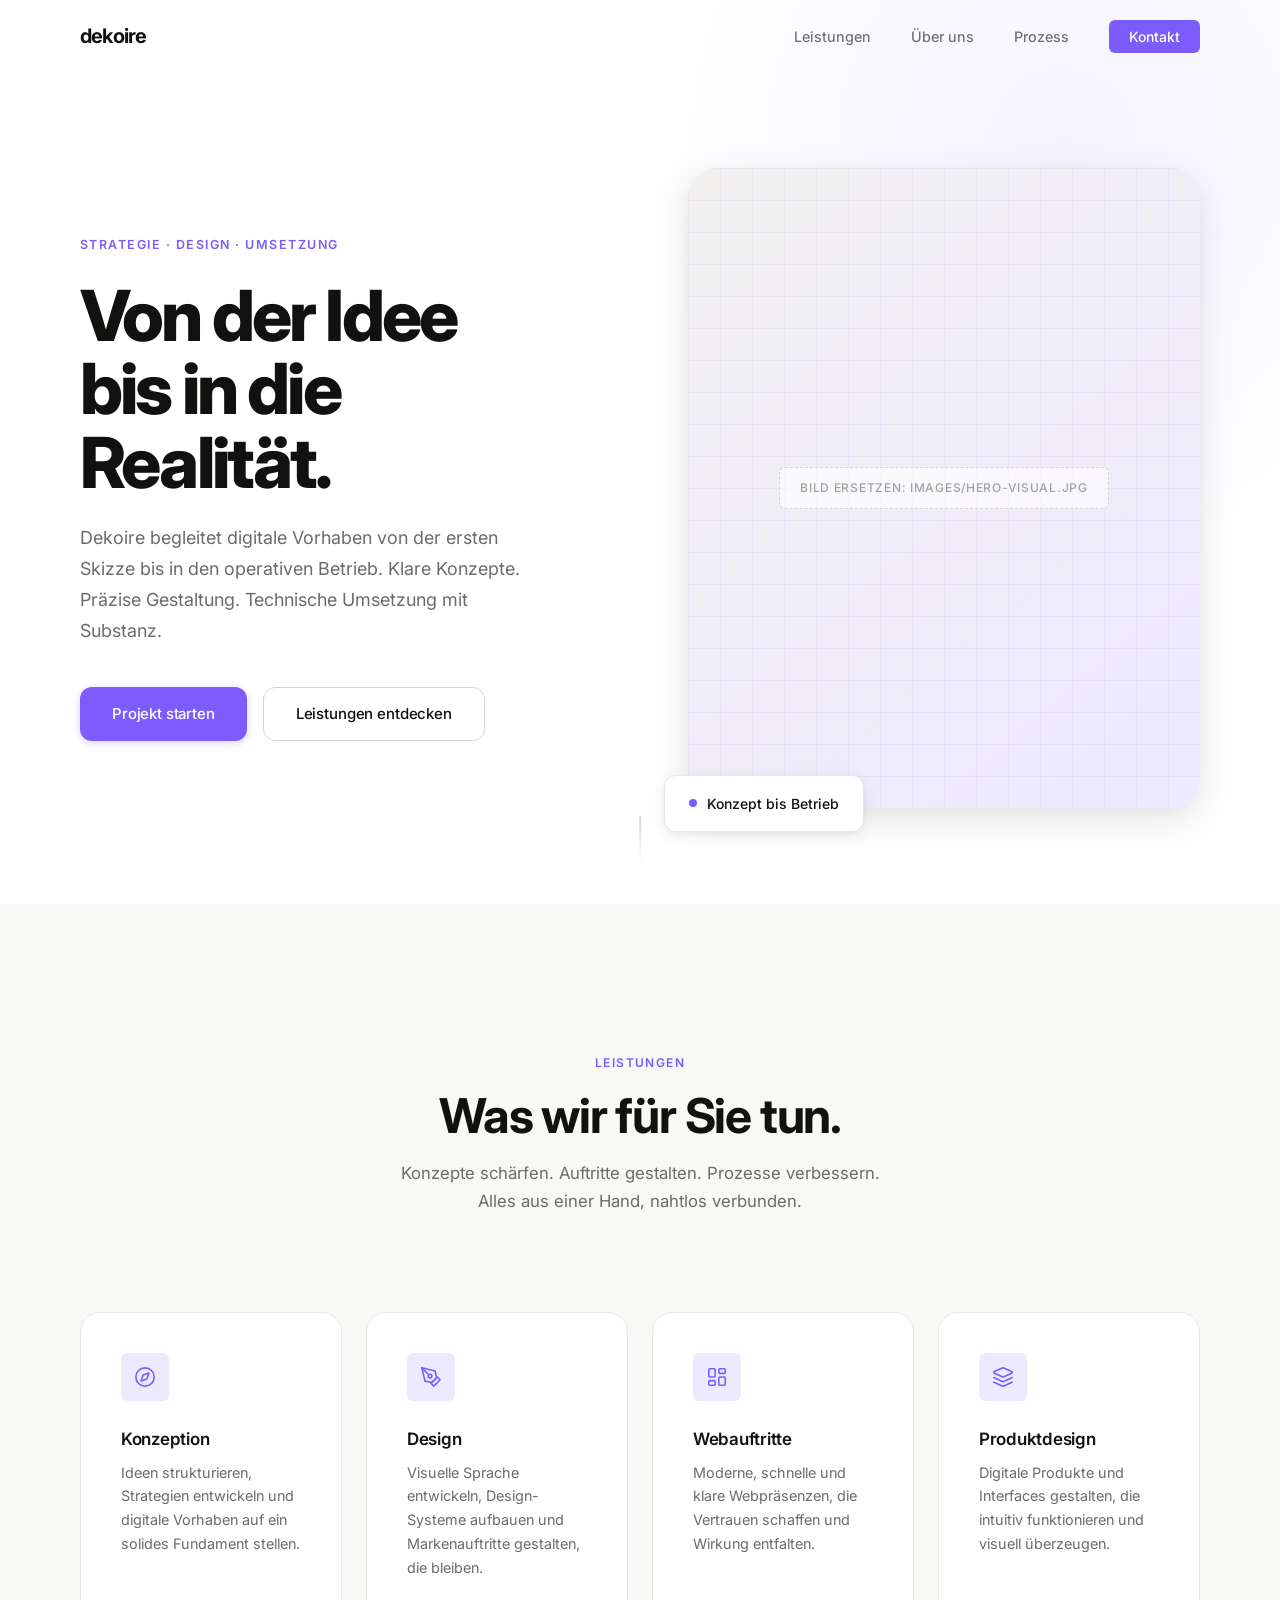
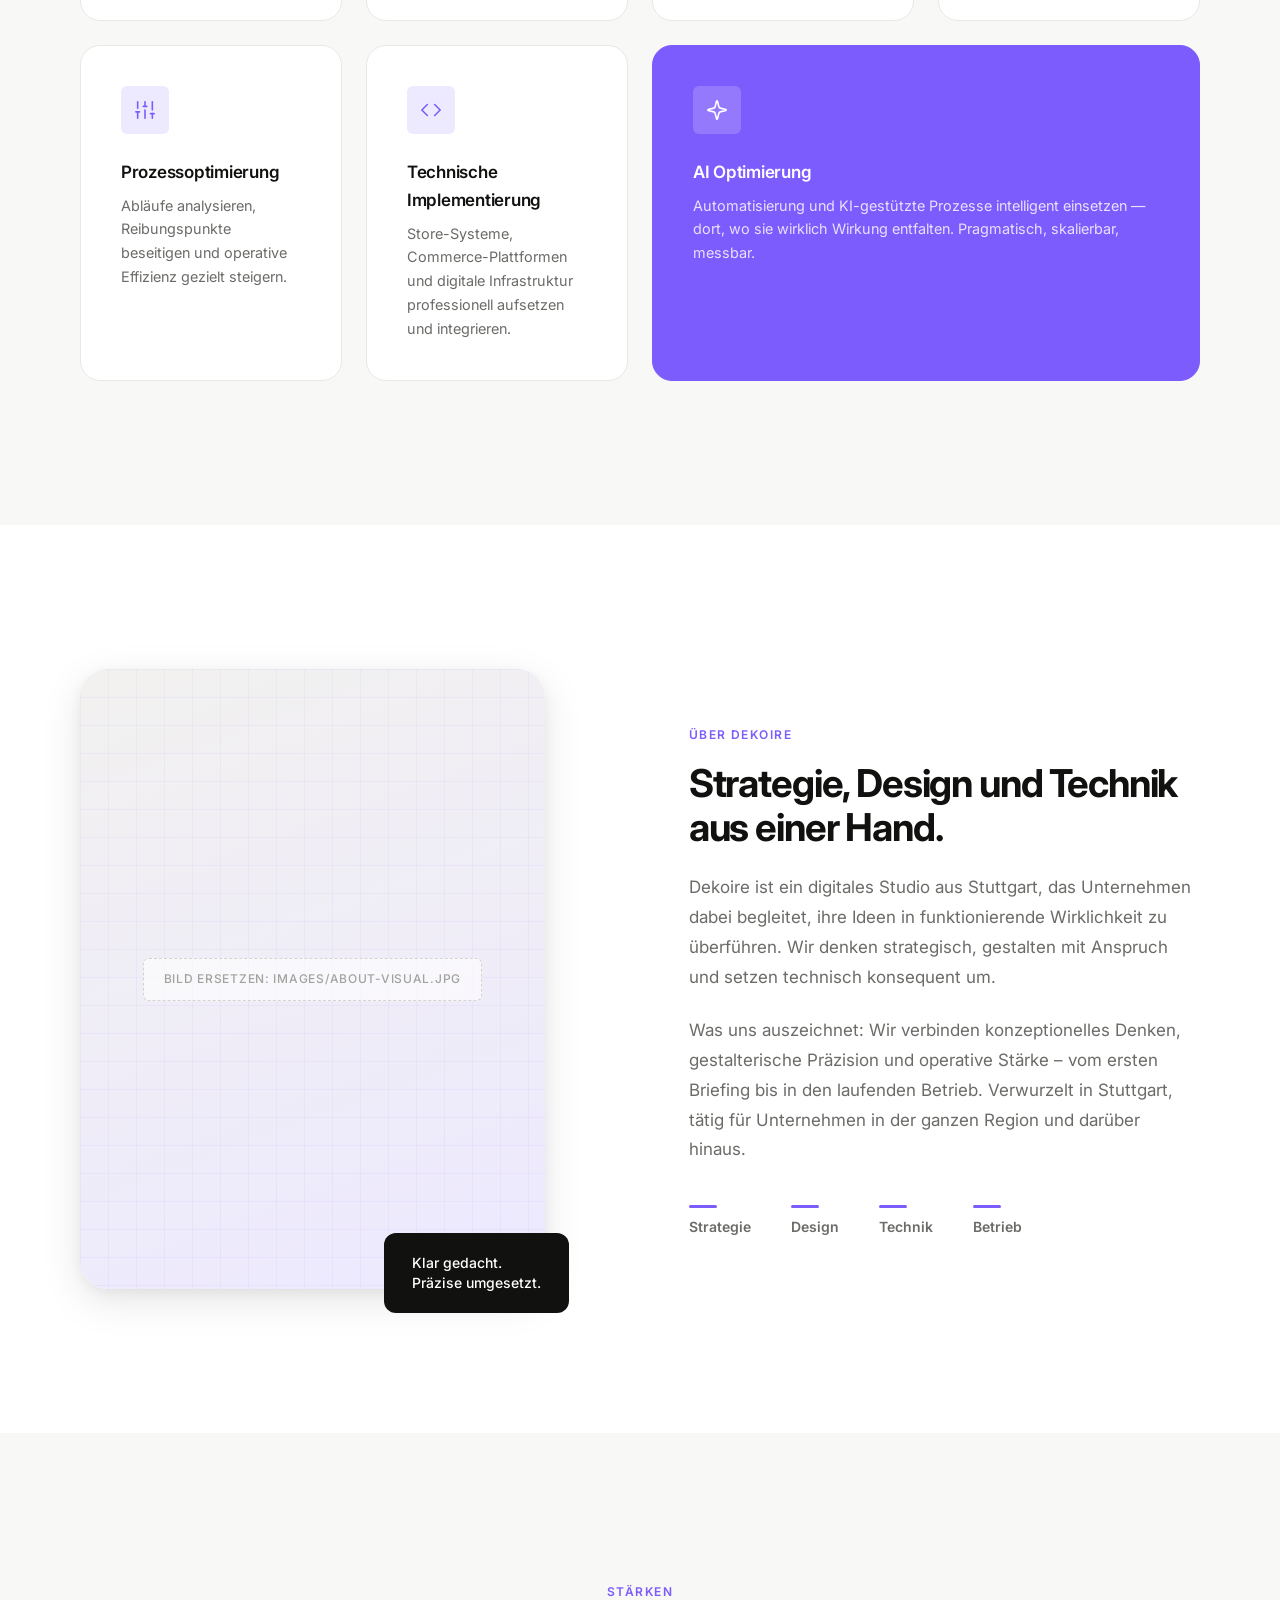
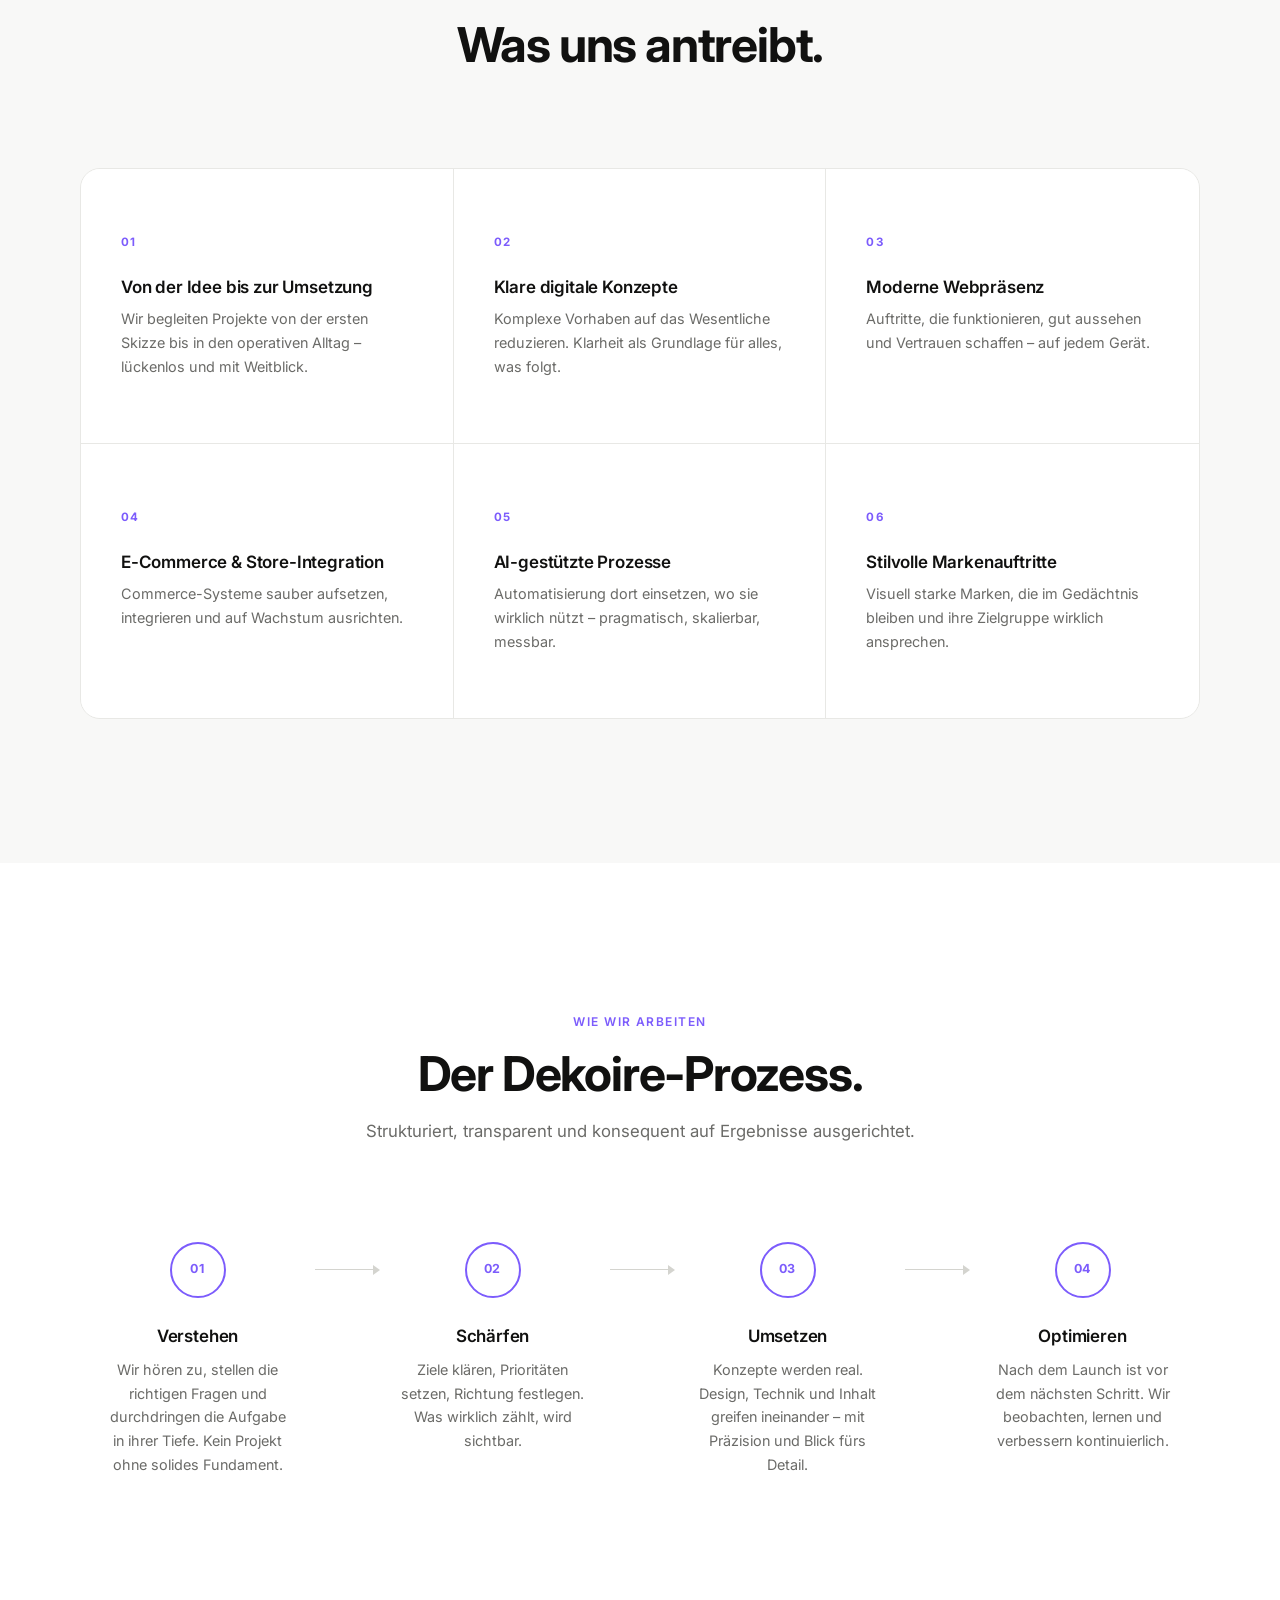
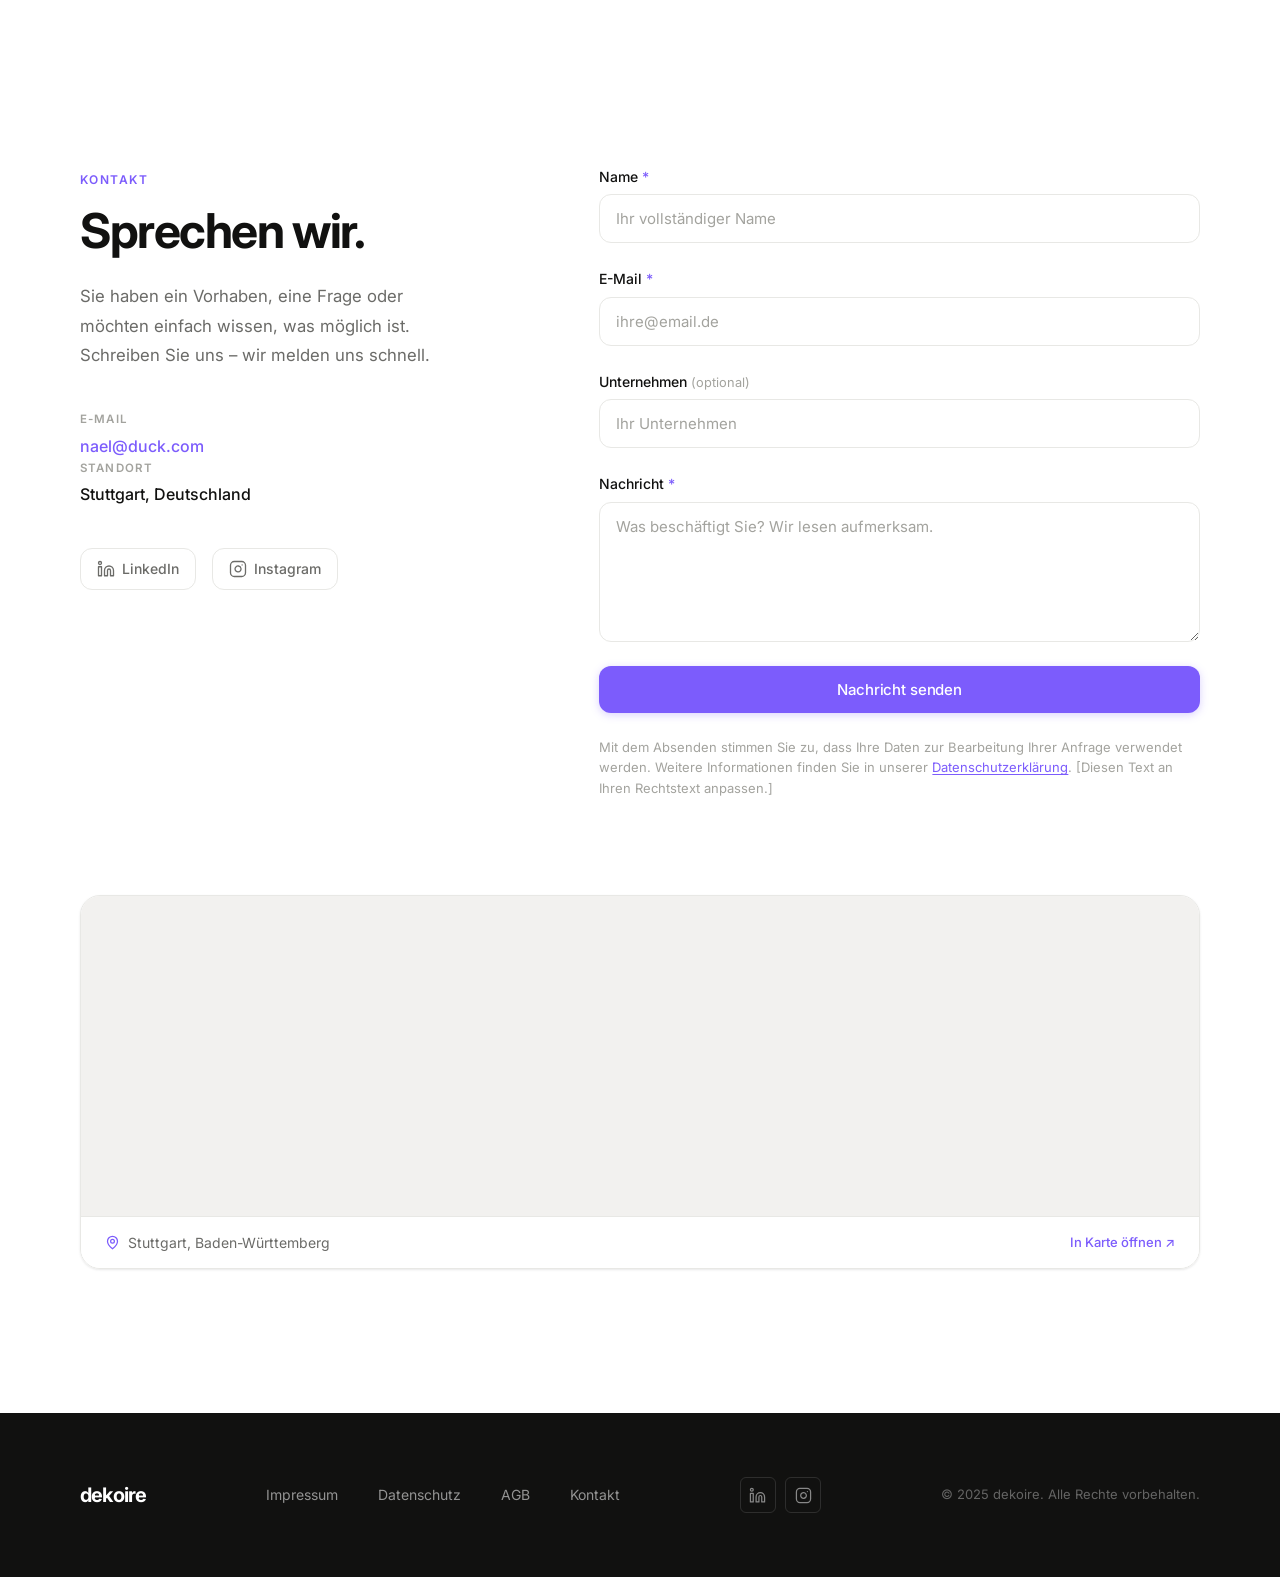
==== commit 327e282e: "Add Stuttgart focus, map card, social media, and scroll animations - About text: mention Stuttgart e" ====
--- a/index.html
+++ b/index.html
@@ -230,8 +230,8 @@
         <p class="section__label about__label">Über Dekoire</p>
         <!-- Edit: about title and text -->
         <h2 class="about__title">Strategie, Design und Technik aus einer Hand.</h2>
-        <p class="about__text">Dekoire ist ein digitales Studio, das Unternehmen dabei begleitet, ihre Ideen in funktionierende Wirklichkeit zu überführen. Wir denken strategisch, gestalten mit Anspruch und setzen technisch konsequent um.</p>
-        <p class="about__text">Was uns auszeichnet: Wir verbinden konzeptionelles Denken, gestalterische Präzision und operative Stärke – vom ersten Briefing bis in den laufenden Betrieb. Ohne Reibungsverluste, ohne Übergaben ins Leere.</p>
+        <p class="about__text">Dekoire ist ein digitales Studio aus Stuttgart, das Unternehmen dabei begleitet, ihre Ideen in funktionierende Wirklichkeit zu überführen. Wir denken strategisch, gestalten mit Anspruch und setzen technisch konsequent um.</p>
+        <p class="about__text">Was uns auszeichnet: Wir verbinden konzeptionelles Denken, gestalterische Präzision und operative Stärke – vom ersten Briefing bis in den laufenden Betrieb. Verwurzelt in Stuttgart, tätig für Unternehmen in der ganzen Region und darüber hinaus.</p>
 
         <div class="about__pillars">
           <div class="pillar"><div class="pillar__line"></div><span>Strategie</span></div>
@@ -361,6 +361,30 @@
             <span class="contact__info-label">E-Mail</span>
             <a href="mailto:nael@duck.com">nael@duck.com</a>
           </div>
+          <div class="contact__info-item">
+            <span class="contact__info-label">Standort</span>
+            <span class="contact__info-value">Stuttgart, Deutschland</span>
+          </div>
+        </div>
+
+        <!-- Social Media – Edit: replace # with your actual profile URLs -->
+        <div class="contact__social">
+          <a href="#" class="social-link" aria-label="LinkedIn" target="_blank" rel="noopener noreferrer">
+            <svg xmlns="http://www.w3.org/2000/svg" width="18" height="18" viewBox="0 0 24 24" fill="none" stroke="currentColor" stroke-width="1.75" stroke-linecap="round" stroke-linejoin="round" aria-hidden="true">
+              <path d="M16 8a6 6 0 0 1 6 6v7h-4v-7a2 2 0 0 0-2-2 2 2 0 0 0-2 2v7h-4v-7a6 6 0 0 1 6-6z"/>
+              <rect width="4" height="12" x="2" y="9"/>
+              <circle cx="4" cy="4" r="2"/>
+            </svg>
+            LinkedIn
+          </a>
+          <a href="#" class="social-link" aria-label="Instagram" target="_blank" rel="noopener noreferrer">
+            <svg xmlns="http://www.w3.org/2000/svg" width="18" height="18" viewBox="0 0 24 24" fill="none" stroke="currentColor" stroke-width="1.75" stroke-linecap="round" stroke-linejoin="round" aria-hidden="true">
+              <rect width="20" height="20" x="2" y="2" rx="5" ry="5"/>
+              <path d="M16 11.37A4 4 0 1 1 12.63 8 4 4 0 0 1 16 11.37z"/>
+              <line x1="17.5" x2="17.51" y1="6.5" y2="6.5"/>
+            </svg>
+            Instagram
+          </a>
         </div>
       </div>
 
@@ -410,6 +434,30 @@
       </div>
 
     </div>
+
+    <!-- Map card – OpenStreetMap, kein API-Key erforderlich -->
+    <!-- Edit: Koordinaten im iframe-src anpassen, falls anderer Standort -->
+    <div class="contact__map">
+      <div class="map-card">
+        <div class="map-card__embed">
+          <iframe
+            src="https://www.openstreetmap.org/export/embed.html?bbox=9.08,48.74,9.28,48.82&amp;layer=mapnik&amp;marker=48.7758,9.1829"
+            title="Dekoire – Stuttgart"
+            loading="lazy"
+            referrerpolicy="no-referrer"
+          ></iframe>
+        </div>
+        <div class="map-card__footer">
+          <svg xmlns="http://www.w3.org/2000/svg" width="15" height="15" viewBox="0 0 24 24" fill="none" stroke="currentColor" stroke-width="2" stroke-linecap="round" stroke-linejoin="round" aria-hidden="true">
+            <path d="M20 10c0 6-8 12-8 12s-8-6-8-12a8 8 0 0 1 16 0Z"/>
+            <circle cx="12" cy="10" r="3"/>
+          </svg>
+          <span>Stuttgart, Baden-Württemberg</span>
+          <a href="https://www.openstreetmap.org/?mlat=48.7758&amp;mlon=9.1829#map=13/48.7758/9.1829" target="_blank" rel="noopener noreferrer" class="map-card__link">In Karte öffnen ↗</a>
+        </div>
+      </div>
+    </div>
+
   </div>
 </section>
 
@@ -430,6 +478,24 @@
         <a href="#kontakt">Kontakt</a>
       </nav>
 
+      <!-- Social Media – Edit: replace # with your actual profile URLs -->
+      <div class="footer__social">
+        <a href="#" class="footer__social-link" aria-label="LinkedIn" target="_blank" rel="noopener noreferrer">
+          <svg xmlns="http://www.w3.org/2000/svg" width="17" height="17" viewBox="0 0 24 24" fill="none" stroke="currentColor" stroke-width="1.75" stroke-linecap="round" stroke-linejoin="round" aria-hidden="true">
+            <path d="M16 8a6 6 0 0 1 6 6v7h-4v-7a2 2 0 0 0-2-2 2 2 0 0 0-2 2v7h-4v-7a6 6 0 0 1 6-6z"/>
+            <rect width="4" height="12" x="2" y="9"/>
+            <circle cx="4" cy="4" r="2"/>
+          </svg>
+        </a>
+        <a href="#" class="footer__social-link" aria-label="Instagram" target="_blank" rel="noopener noreferrer">
+          <svg xmlns="http://www.w3.org/2000/svg" width="17" height="17" viewBox="0 0 24 24" fill="none" stroke="currentColor" stroke-width="1.75" stroke-linecap="round" stroke-linejoin="round" aria-hidden="true">
+            <rect width="20" height="20" x="2" y="2" rx="5" ry="5"/>
+            <path d="M16 11.37A4 4 0 1 1 12.63 8 4 4 0 0 1 16 11.37z"/>
+            <line x1="17.5" x2="17.51" y1="6.5" y2="6.5"/>
+          </svg>
+        </a>
+      </div>
+
       <!-- Edit: update year -->
       <p class="footer__copy">&copy; 2025 dekoire. Alle Rechte vorbehalten.</p>
     </div>
--- a/style.css
+++ b/style.css
@@ -971,9 +971,68 @@
 }
 .form-message.is-visible { display: block; }
 
+.contact__info-value {
+  font-size: 1rem;
+  font-weight: 500;
+  color: var(--color-text);
+}
+
 @media (max-width: 900px) {
   .contact__inner { grid-template-columns: 1fr; gap: var(--sp-xl); }
 }
+
+/* Map card */
+.contact__map {
+  margin-top: var(--sp-2xl);
+}
+
+.map-card {
+  border: 1px solid var(--color-border);
+  border-radius: var(--radius-lg);
+  overflow: hidden;
+  box-shadow: var(--shadow-sm);
+}
+
+.map-card__embed {
+  height: 320px;
+  position: relative;
+  background: var(--color-bg-subtle);
+}
+
+.map-card__embed iframe {
+  width: 100%;
+  height: 100%;
+  border: none;
+  display: block;
+  filter: grayscale(15%) contrast(0.96);
+}
+
+.map-card__footer {
+  display: flex;
+  align-items: center;
+  gap: 0.5rem;
+  padding: 0.875rem var(--sp-md);
+  background: var(--color-bg);
+  border-top: 1px solid var(--color-border);
+  font-size: 0.875rem;
+  color: var(--color-text-muted);
+}
+
+.map-card__footer svg {
+  flex-shrink: 0;
+  color: var(--color-accent);
+}
+
+.map-card__footer span { flex: 1; }
+
+.map-card__link {
+  font-size: 0.8125rem;
+  font-weight: 500;
+  color: var(--color-accent);
+  transition: color var(--transition);
+  white-space: nowrap;
+}
+.map-card__link:hover { color: var(--color-accent-hover); }
 
 /* ============================================================
    FOOTER
@@ -1108,6 +1167,112 @@
 }
 
 /* ============================================================
+   SOCIAL LINKS (contact section)
+============================================================ */
+.contact__social {
+  display: flex;
+  gap: var(--sp-sm);
+  margin-top: var(--sp-lg);
+  flex-wrap: wrap;
+}
+
+.social-link {
+  display: inline-flex;
+  align-items: center;
+  gap: 0.45rem;
+  font-size: 0.875rem;
+  font-weight: 500;
+  color: var(--color-text-muted);
+  padding: 0.55rem 1rem;
+  border: 1.5px solid var(--color-border);
+  border-radius: var(--radius-md);
+  transition: all var(--transition);
+}
+
+.social-link:hover {
+  color: var(--color-accent);
+  border-color: var(--color-accent);
+  background: var(--color-accent-light);
+}
+
+/* Footer social icons */
+.footer__social {
+  display: flex;
+  align-items: center;
+  gap: 0.6rem;
+}
+
+.footer__social-link {
+  display: flex;
+  align-items: center;
+  justify-content: center;
+  width: 36px; height: 36px;
+  border-radius: var(--radius-sm);
+  color: rgba(255,255,255,0.5);
+  border: 1px solid rgba(255,255,255,0.12);
+  transition: all var(--transition);
+}
+
+.footer__social-link:hover {
+  color: #fff;
+  border-color: rgba(255,255,255,0.35);
+  background: rgba(255,255,255,0.08);
+}
+
+/* ============================================================
+   ANIMATIONS
+   Elements with [data-animate] fade+slide up on scroll.
+   Elements with [data-animate-stagger] stagger their children.
+   JS adds .is-visible via IntersectionObserver.
+============================================================ */
+
+/* Respect reduced-motion preferences */
+@media (prefers-reduced-motion: no-preference) {
+
+  [data-animate] {
+    opacity: 0;
+    transform: translateY(28px);
+    transition: opacity 0.65s ease, transform 0.65s ease;
+  }
+
+  [data-animate].is-visible {
+    opacity: 1;
+    transform: translateY(0);
+  }
+
+  [data-animate-stagger] > * {
+    opacity: 0;
+    transform: translateY(24px);
+    transition: opacity 0.55s ease, transform 0.55s ease;
+  }
+
+  [data-animate-stagger].is-visible > *:nth-child(1)  { transition-delay: 0.04s; }
+  [data-animate-stagger].is-visible > *:nth-child(2)  { transition-delay: 0.10s; }
+  [data-animate-stagger].is-visible > *:nth-child(3)  { transition-delay: 0.16s; }
+  [data-animate-stagger].is-visible > *:nth-child(4)  { transition-delay: 0.22s; }
+  [data-animate-stagger].is-visible > *:nth-child(5)  { transition-delay: 0.28s; }
+  [data-animate-stagger].is-visible > *:nth-child(6)  { transition-delay: 0.34s; }
+  [data-animate-stagger].is-visible > *:nth-child(7)  { transition-delay: 0.40s; }
+
+  [data-animate-stagger].is-visible > * {
+    opacity: 1;
+    transform: translateY(0);
+  }
+
+  /* Hero entrance animations (CSS-only, no JS needed) */
+  .hero__eyebrow  { animation: fade-up 0.6s ease 0.1s  both; }
+  .hero__headline { animation: fade-up 0.7s ease 0.25s both; }
+  .hero__sub      { animation: fade-up 0.6s ease 0.42s both; }
+  .hero__actions  { animation: fade-up 0.6s ease 0.56s both; }
+  .hero__visual   { animation: fade-up 0.8s ease 0.18s both; }
+
+  @keyframes fade-up {
+    from { opacity: 0; transform: translateY(28px); }
+    to   { opacity: 1; transform: translateY(0); }
+  }
+}
+
+/* ============================================================
    RESPONSIVE UTILITIES
 ============================================================ */
 @media (max-width: 768px) {
